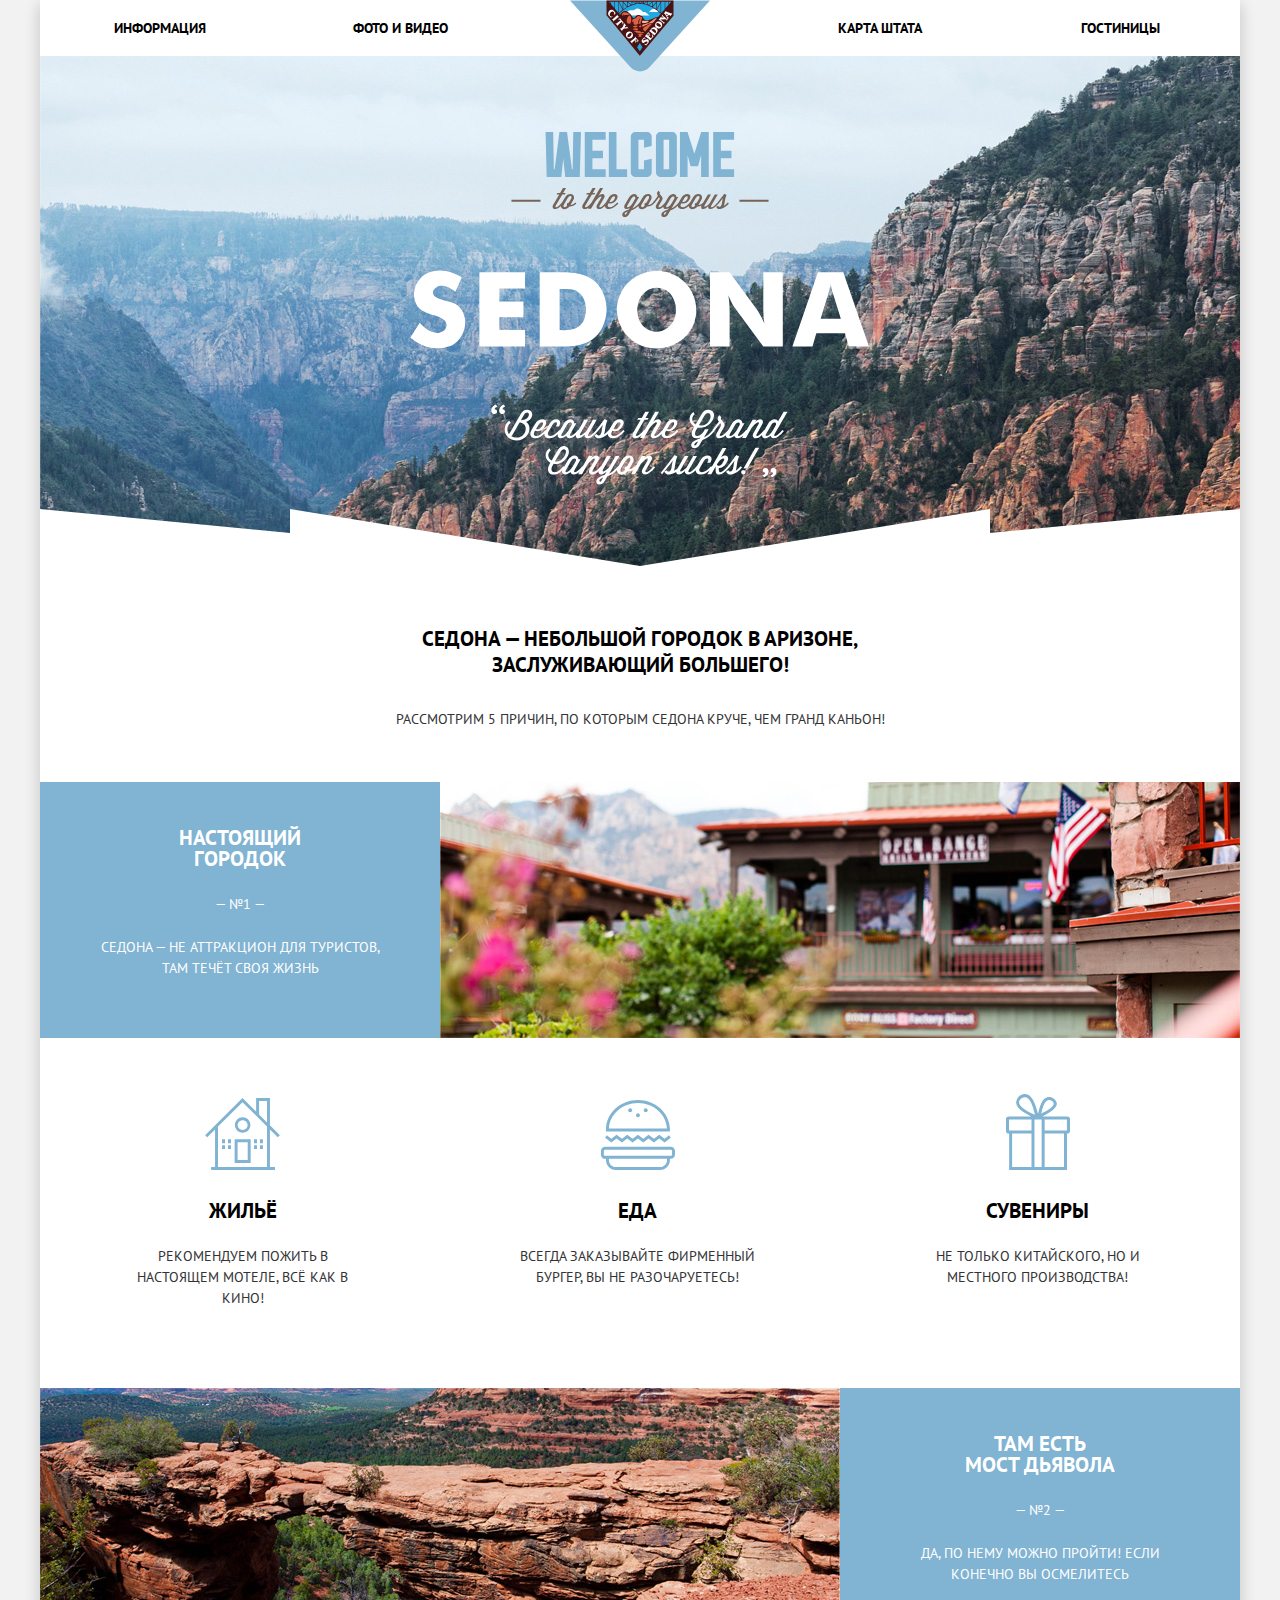
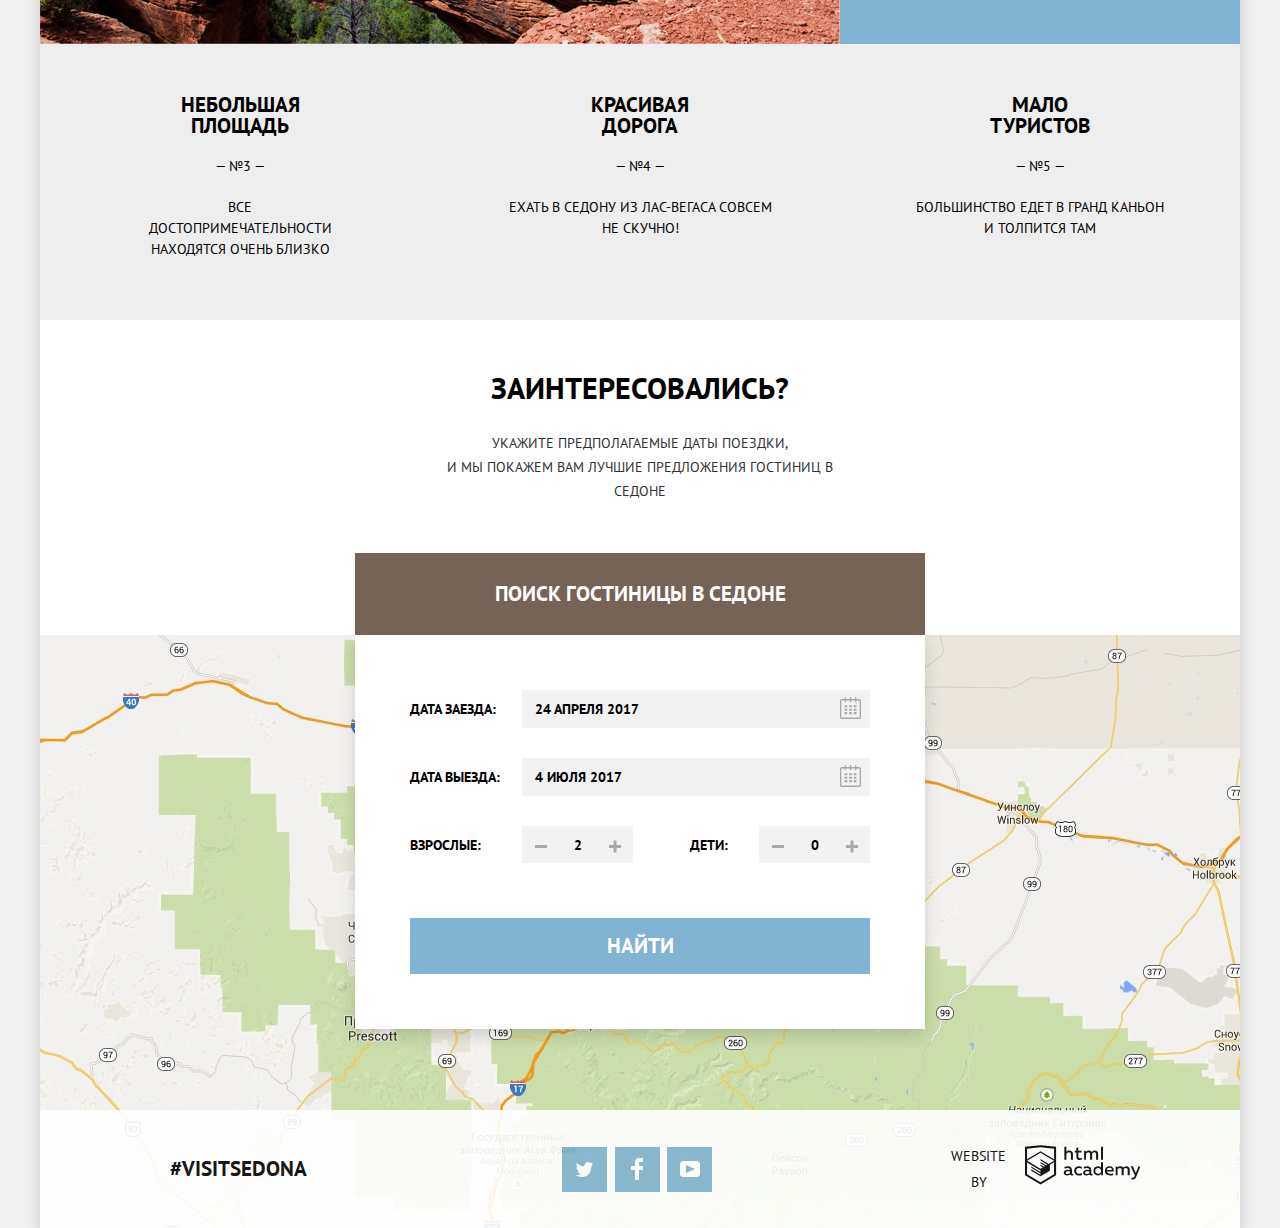
==== index.html @ c97f5982 "Изменения после 1 защиты, завершение" ====
<!DOCTYPE html>
<html lang="ru">

<head>
  <meta charset="utf-8">
  <title>HTML Academy: Седона</title>
  <link href="https://fonts.googleapis.com/css?family=PT+Sans:400,700&display=swap&subset=cyrillic" rel="stylesheet">
  <link rel="stylesheet" href="css/normalize.css">
  <link rel="stylesheet" href="css/style.min.css">
</head>

<body>

  <div class="main-content">
    <header class="main-header">
      <nav class="main-navigation">
        <a class="main-header-logo"><img src="img/logo.svg" alt="Логотип" height="72px" width="140px"></a>
        <ul class="site-navigation">
          <li><a href="#">Информация</a></li>
          <li><a href="#">Фото и видео</a></li>
          <li><a href="#">Карта штата</a></li>
          <li><a href="hotels.html">Гостиницы</a></li>
        </ul>
      </nav>
    </header>

    <main>
      <div class="welcoming-images">
        <div class="sedona"></div>
        <div class="polygon"></div>
      </div>
      <h1 class="visually-hidden">Седона</h1>
      <section class="welcome">
        <b>Седона — небольшой городок в Аризоне, заслуживающий большего!</b>
        <p>Рассмотрим 5 причин, по которым Седона круче, чем гранд каньон!</p>
      </section>

      <section class="causes">

        <ul class="list-of-causes">

          <li class="item-first-cause">
            <div class="first-cause">
              <h2 class="visually-hidden">Первая причина</h2>
              <h3>Настоящий<br> городок</h3>
              <p> — №1 — </p>
              <p>Седона — не аттракцион для туристов, там течёт своя жизнь</p>
            </div>
            <img src="img/feature-picture.jpg" alt="Фото города" height="256px" width="800px">
          </li>

          <li class="item-second-cause">
            <img src="img/layer-5.jpg" alt="Фото моста" height="256px" width="800px">
            <div class="second-cause">
              <h2 class="visually-hidden">Вторая причина</h2>
              <h3>Там есть<br> мост дьявола</h3>
              <p> — №2 — </p>
              <p>Да, по нему можно пройти! Если конечно вы осмелитесь</p>
            </div>
          </li>


          <li class="item-another-causes">
            <ul class="list-another-causes">
              <li class="item-third-cause">
                <h2 class="visually-hidden">Третья причина</h2>
                <h3>Небольшая площадь</h3>
                <p>— №3 —</p>
                <p>Все достопримечательности находятся очень близко</p>
              </li>

              <li class="item-fourth-cause">
                <h2 class="visually-hidden">Четвертая причина</h2>
                <h3>Красивая дорога</h3>
                <p>— №4 —</p>
                <p>Ехать в Седону из Лас-Вегаса совсем не скучно!</p>
              </li>

              <li class="item-fifth-cause">
                <h2 class="visually-hidden">Пятая причина</h2>
                <h3>Мало туристов</h3>
                <p>— №5 —</p>
                <p>Большинство едет в гранд каньон и толпится там</p>
              </li>
            </ul>
          </li>

          <li class="item-accommodation-food-souvenirs">
            <ul class="list-accommodation-food-souvenirs">
              <li class="item-accommodation">
                <span class="image-accommodation"></span>
                <h3>Жильё</h3>
                <p>Рекомендуем пожить в настоящем мотеле, всё как в кино!</p>
              </li>
              <li class="item-food">
                <span class="image-food"></span>
                <h3>Еда</h3>
                <p>Всегда заказывайте фирменный бургер, вы не разочаруетесь!</p>
              </li>
              <li class="item-souvenirs">
                <span class="image-souvenirs"></span>
                <h3>Сувениры</h3>
                <p>Не только китайского, но и местного производства!</p>
              </li>
            </ul>
          </li>

        </ul>
      </section>

      <section class="searching">
        <div>
          <b>Заинтересовались?</b>
          <p>Укажите предполагаемые даты поездки,<br> и мы покажем вам лучшие предложения гостиниц в седоне</p>
        </div>
        <a class="button searchingButton" href="#"><b>поиск гостиницы в седоне</b></a>
      </section>

      <section class="searching-modal bounce">
        <form class="data-of-hotel" action="https://echo.htmlacademy.ru" method="post">
          <p>
            <label for="race">Дата заезда:</label>
            <input class="dates" id="race" type="text" name="race" placeholder="24 апреля 2017">
            <button class="calendar-button calendar" type="button" id="calendar-button-race"></button>
            <label class="visually-hidden" for="calendar-button-race">кнопка даты заезда</label>
          </p>
          <p>
            <label for="departure">Дата выезда:</label>
            <input class="dates" id="departure" type="text" name="departure" placeholder="4 июля 2017">
            <button class="calendar-button calendar" type="button" id="calendar-button-departure"></button>
            <label class="visually-hidden" for="calendar-button-departure">кнопка даты выезда</label>
          </p>
          <p>
            <span class="adults">
              <label for="adults">Взрослые:</label>
              <span class="buttons-less-more">
                <button class="button less" type="button">
                  <span class="visually-hidden">меньше</span>
                </button>
                <input class="count-of-people" value="2" type="text" id="adults" name="adults">
                <button class="button more" type="button">
                  <span class="visually-hidden">больше</span>
                </button>
              </span>
            </span>

            <span class="children">
              <label for="children">Дети:</label>
              <span class="buttons-less-more">
                <button class="button less" type="button">
                  <span class="visually-hidden">меньше</span>
                </button>
                <input class="count-of-people" value="0" type="text" id="children" name="children">
                <button class="button more" type="button">
                  <span class="visually-hidden">больше</span>
                </button>
              </span>
            </span>
          </p>
          <button class="button button-search" type="submit">Найти</button>
        </form>

      </section>

      <section class="map">
        <h2 class="visually-hidden">Карта</h2>


        <footer class="main-footer">
          <p class="visit-sedona"><b>#VISITSEDONA</b></p>
          <div class="social-networks">
            <ul class="list-social-networks">
              <li>
                <a href="#" class="social-network">
                  <svg xmlns="http://www.w3.org/2000/svg" xmlns:xlink="http://www.w3.org/1999/xlink" width="17" height="15" viewBox="0 0 17 15">
                    <path fill="#FFF"
                      d="M10.95.144c1.685-.496 2.984.27 3.577 1.179.673-.231 1.331-.481 2.011-.708a2.345 2.345 0 0 1-.857 1.768c.685.17 1.304-.491 1.304-.491-.169 1-1.006 1.788-1.563 2.024-.231 6.75-3.175 11.217-10.077 11.082h-.446c-.41 0-4.164-.46-4.898-1.887 2.271.196 3.893-.422 4.693-1.177-.96-.3-2.679-.477-2.979-2.95.349.106.564.228 1.19.119C1.705 8.247.374 7.53.448 5.33c.285.328 1.067.536 1.34.472C1.085 5.561-.182 2.442.894.85c1.818 1.854 3.735 3.606 7.152 3.773C8.254 2.33 9.183.793 10.95.144z" />
                  </svg>
                </a>
              </li>
              <li>
                <a href="#" class="social-network">
                  <svg xmlns="http://www.w3.org/2000/svg" width="12" height="22" viewBox="0 0 12 22">
                    <path fill="#FFF" d="M12 4V0H8a4 4 0 0 0-4 4v4H0v4h4v10h4V12h4V8H8V4h4z" />
                  </svg>
                </a>
              </li>
              <li>
                <a href="#" class="social-network">
                  <svg xmlns="http://www.w3.org/2000/svg" xmlns:xlink="http://www.w3.org/1999/xlink" width="20" height="16" viewBox="0 0 20 16">
                    <path fill="#FFF" d="M17 0H3C1.35 0 0 1.35 0 3v10c0 1.65 1.35 3 3 3h14c1.65 0 3-1.35 3-3V3c0-1.65-1.35-3-3-3zM6.027 11.998V4.002L15.014 8l-8.987 3.998z" />
                  </svg>
                </a>
              </li>
            </ul>
          </div>
          <div class="html-academy">
            <p>website by</p>
            <a href="https://htmlacademy.ru/intensive/htmlcss" class="html-academy-a">
              <svg xmlns="http://www.w3.org/2000/svg" width="115px" height="40" data-name="Layer 1" viewBox="0 0 113 39">
                <path fill="#000"
                  d="M46.84 28.22a2.07 2.07 0 0 0 .58-.11v1.4a3.41 3.41 0 0 1-1.24.22 1.75 1.75 0 0 1-1.75-1 5.08 5.08 0 0 1-3.3 1.13c-1.59 0-3.06-.87-3.06-2.68 0-2.24 2.08-2.93 3.9-2.93a11.63 11.63 0 0 1 2.28.26v-.31c0-1.09-.8-1.86-2.3-1.86a7.79 7.79 0 0 0-3.15.67v-1.79a10.72 10.72 0 0 1 3.35-.58c2.48 0 4 1.18 4 3.83v3.14a.57.57 0 0 0 .69.61zm-6.76-1.19a1.42 1.42 0 0 0 1.64 1.29 3.56 3.56 0 0 0 2.53-1v-1.51a10.21 10.21 0 0 0-1.9-.22c-1.1.01-2.27.35-2.27 1.45zM53.06 20.62a5.29 5.29 0 0 1 2.7.67v1.79a4.28 4.28 0 0 0-2.42-.73 2.89 2.89 0 1 0 0 5.76 5.26 5.26 0 0 0 2.55-.67v1.8a6.58 6.58 0 0 1-2.9.6 4.42 4.42 0 0 1-4.72-4.54 4.54 4.54 0 0 1 4.79-4.68zM65.84 28.22a2.07 2.07 0 0 0 .58-.11v1.4a3.41 3.41 0 0 1-1.24.22 1.75 1.75 0 0 1-1.75-1 5.08 5.08 0 0 1-3.3 1.13c-1.59 0-3.06-.87-3.06-2.68 0-2.24 2.08-2.93 3.9-2.93a11.63 11.63 0 0 1 2.28.26v-.31c0-1.09-.8-1.86-2.3-1.86a7.79 7.79 0 0 0-3.15.67v-1.79a10.72 10.72 0 0 1 3.35-.58c2.48 0 4 1.18 4 3.83v3.14a.57.57 0 0 0 .69.61zm-6.76-1.19a1.42 1.42 0 0 0 1.64 1.29 3.56 3.56 0 0 0 2.53-1v-1.51a10.21 10.21 0 0 0-1.9-.22c-1.11.01-2.27.35-2.27 1.45zM76.67 16.85v12.76h-1.76v-1.39a4.07 4.07 0 0 1-3.35 1.62 4.62 4.62 0 0 1 0-9.22 4 4 0 0 1 3.15 1.37v-5.14h2zm-4.76 5.48a2.9 2.9 0 0 0 0 5.8 3 3 0 0 0 2.79-1.84v-2.13a3.06 3.06 0 0 0-2.79-1.83zM82.99 20.62c3.48 0 4.68 2.81 4.12 5.34h-6.58c.22 1.57 1.75 2.22 3.35 2.22a6.41 6.41 0 0 0 2.77-.62v1.68a7.5 7.5 0 0 1-3.14.6c-2.68 0-5-1.53-5-4.61a4.39 4.39 0 0 1 4.48-4.61zm.09 1.62a2.39 2.39 0 0 0-2.57 2.26h4.85a2.06 2.06 0 0 0-2.28-2.26zM89.1 29.61v-8.75h1.73v1.09a4 4 0 0 1 2.92-1.33 3 3 0 0 1 2.73 1.4 4.33 4.33 0 0 1 3.06-1.4 3.21 3.21 0 0 1 3.32 3.52v5.47h-2V24.2a1.67 1.67 0 0 0-1.73-1.84 2.94 2.94 0 0 0-2.17 1.18V29.61h-2V24.2a1.67 1.67 0 0 0-1.73-1.84 3.11 3.11 0 0 0-2.32 1.35v5.91h-2zM111.47 20.86h2l-4.1 9.93c-.95 2.28-2.19 3-3.52 3a5 5 0 0 1-1.15-.15v-1.66a3 3 0 0 0 .89.13c.95 0 1.66-.67 2.17-2l.18-.44-4.16-8.82h2.13l3 6.6zM40.66 1.53v5a4 4 0 0 1 2.83-1.2A3.41 3.41 0 0 1 47.1 8.9v5.41h-2V9.15a1.9 1.9 0 0 0-2-2.1 3.08 3.08 0 0 0-2.44 1.46v5.8h-2V1.53h2zM52.43 2.42v3.12h3.17v1.71h-3.17v4c0 1.15.53 1.53 1.66 1.53a4.71 4.71 0 0 0 1.77-.35v1.68a7.14 7.14 0 0 1-2.35.38 2.68 2.68 0 0 1-3-2.88V7.23h-1.6V5.52h1.57V2.88zM58.1 14.29V5.54h1.73v1.09a4 4 0 0 1 2.92-1.33 3 3 0 0 1 2.73 1.4 4.33 4.33 0 0 1 3.06-1.4 3.21 3.21 0 0 1 3.32 3.52v5.47h-2V8.88a1.67 1.67 0 0 0-1.73-1.84 2.94 2.94 0 0 0-2.17 1.18V14.29h-2V8.88a1.67 1.67 0 0 0-1.73-1.84 3.11 3.11 0 0 0-2.32 1.35v5.91h-2zM74.72 1.52h1.95v12.76h-1.95zM15.44.02h-.16L0 1.62v28l15.28 9.09 15.28-9.09v-28zm13.12 28.45l-13.28 7.9L2 28.47V16.99l13.22 7.87v1.43l-9.07-5.4v1.38l9.11 5.47v1.46l-9.1-5.42v1.38l9.11 5.47 9.19-5.5V19.22l4.1-2.45v11.67zm0-13.16l-3.65 2.14-1.68 1-8-4.76v1.38l6.84 4.07h-.06l-.15.09-1 .57-5.64-3.36v1.38l4.45 2.65-1.05.7-3.36-2v1.38l2.21 1.3-2.25 1.35-13.16-7.82 13.17-7.92zm0-1.39L15.21 6.05l-13.2 7.86V3.41l13.28-1.39 13.28 1.39v10.51z" />
              </svg></a>
          </div>
        </footer>
      </section>
    </main>
  </div>

  <script src="js/main.min.js"></script>
</body>

</html>
---- css/style.min.css ----
body{margin:0;padding:0;font-family:"PT Sans",Arial,sans-serif;font-size:14px;font-weight:400;color:#000;text-transform:uppercase;text-align:center;background-color:#f2f2f2;width:1200px;margin:auto}.main-content{color:#000;background-color:#25383f;background-image:url(../img/background-photo.jpg);background-position:top center;background-repeat:no-repeat;line-height:26px;box-shadow:0 5px 15px 0 rgba(0,1,1,.2)}.main-content-hotels{color:#000;text-align:left;background-color:#25383f;background-image:url(../img/filter-background.jpg);background-position:top center;background-repeat:no-repeat;background-size:1200px,560px,cover;object-fit:contain;box-shadow:0 5px 15px 0 rgba(0,1,1,.2);line-height:21px}a{text-decoration:none}.visually-hidden{position:absolute;clip:rect(0 0 0 0);width:1px;height:1px;margin:-1px}.main-header-logo{width:140px;height:70px;position:absolute}.main-navigation{display:flex;flex-direction:column;align-items:center;color:#000;background:#fff}.site-navigation{flex-wrap:wrap;display:flex;margin:0;padding:0;width:100%;text-align:center;line-height:26px}.site-navigation li:nth-child(3){margin-left:240px}.site-navigation li{display:block;width:240px;padding-top:15px;padding-bottom:15px}.site-navigation .active{color:#766357}.site-navigation a{color:#000;padding:0;font-weight:700}.site-navigation a:hover,.site-navigation a:focus{color:#81b3d2}.site-navigation a:active{color:rgba(0,0,0,.3)}.button{display:inline-block;vertical-align:middle;font:inherit;text-align:center;color:#000;text-transform:uppercase}.main-navigation ul{list-style:none;margin:0;padding:0}.welcoming-images{min-height:510px}.sedona{padding-top:430px;background-image:url(../img/welcome.svg);background-size:460px 355px;background-position:bottom center;background-repeat:no-repeat}.polygon{padding-top:80px;background-image:url(../img/polygon.svg);background-position:bottom center;background-repeat:no-repeat}.welcome{width:100%;background-color:#fff;color:#000;line-height:26px;margin:0;padding-top:60px;padding-bottom:50px}.welcome b{width:440px;font-size:21px;display:block;margin:auto;margin-bottom:28px}.welcome p{margin:0;color:#333}.list-of-causes{display:flex;flex-direction:column;padding:0;margin:0;list-style:none;line-height:21px;background-color:#fff}.list-of-causes h3{font-size:21px;margin:0;line-height:1;margin-bottom:25px}.list-of-causes p{margin-top:22px}.list-of-causes ul{list-style:none}.item-first-cause,.item-second-cause{display:flex;background-color:#81b3d2;color:#fff}.item-first-cause{order:0}.item-accommodation-food-souvenirs{order:1}.item-second-cause,.item-another-causes{order:3}.first-cause{display:block;margin:0 auto;margin-top:45px;width:280px}.list-accommodation-food-souvenirs{display:flex;justify-content:space-between;padding:0;margin:0;color:#333;padding-bottom:65px}.list-accommodation-food-souvenirs h3{margin-top:30px;color:#000}.item-accommodation{display:block;width:255px;padding-left:75px;padding-top:60px}.image-accommodation{display:block;background-image:url(../img/icon-1.svg);width:75px;height:72px;margin:auto}.item-food{display:block;width:285px;padding-top:62px;padding-left:5px}.image-food{display:block;background-image:url(../img/icon-3.svg);width:74px;height:70px;margin:auto}.item-souvenirs{display:block;width:275px;padding-right:65px;padding-top:56px}.image-souvenirs{background-image:url(../img/icon-2.svg);display:block;width:64px;height:76px;margin:auto}.second-cause{display:block;margin:auto;width:300px}.list-another-causes{display:flex;justify-content:space-between;flex-wrap:wrap;color:#000;background-color:#eee;padding:0;margin:0;padding-top:50px;padding-bottom:60px}.list-another-causes h3{font-size:21px;width:150px;margin:auto;margin-top:0}.list-another-causes p{margin-top:20px;margin-bottom:0}.item-third-cause{display:block;width:210px;padding-left:95px}.item-fourth-cause{display:block;margin-left:20px;width:265px}.item-fifth-cause{display:block;width:250px;padding-right:75px}.searching{background-color:#fff}.searching div{width:435px;margin:auto;padding-top:50px}.searching b{font-size:30px;line-height:36px}.searching p{font-size:14px;line-height:24px;color:#333;margin-top:24px;margin-bottom:50px}@keyframes bounce{0%{transform:translateY(-86px)}100%{transform:translateY(0)}}@keyframes shake{0%,100%{transform:translateX(0)}10%,30%,50%,70%,90%{transform:translateX(-10px)}20%,40%,60%,80%{transform:translateX(10px)}}.searching-modal{z-index:0;position:absolute;background-color:#fff;width:570px;left:50%;margin-left:-285px;display:block;box-shadow:0 7px 15px 0 rgba(0,1,1,.15);line-height:26px}.bounce{animation:bounce 0.6s}.modal-eror{animation:shake 0.6s}.searchingButton b{font-size:21px;line-height:26px}.searchingButton{position:relative;z-index:1;font-size:21px;line-height:26px;color:#fff;padding-top:28px;padding-bottom:28px;background-color:#766357;width:570px}.searchingButton:hover{background-color:#604e43}.searchingButton:active{background-color:#503e33;color:rgba(255,255,255,.3)}.hidden{display:none}.data-of-hotel{width:460px;margin:auto;margin-top:55px;line-height:26px;font-weight:700}.data-of-hotel input{border-width:0;background-color:#f2f2f2;font:inherit}.data-of-hotel input:hover+.calendar-button{background-color:#ebebeb}.data-of-hotel input:focus+.calendar-button{background-color:#fff}.data-of-hotel input[type="text"]::placeholder{color:#000}.searching-modal p{text-align:left;display:flex;align-items:center;justify-content:space-between;margin:0;padding:0;margin-top:30px}.adults{display:flex;align-items:center;justify-content:space-between;width:223px}.children{display:flex;align-items:center;justify-content:space-between;width:180px}.dates{width:335px;height:38px;margin:0;padding:0;text-transform:inherit;padding-left:13px}.dates:hover{background-color:#ebebeb}.dates:focus{background-color:#fff;border:2px solid #e5e5e5}.count-of-people{width:37px;height:37px;margin:0;padding:0}.calendar{left:485px;height:20px;width:20px;margin:0;padding:0;border-width:0}.calendar-button{position:absolute;background-color:#f2f2f2}.calendar-button::before{content:"";position:absolute;background-image:url(../img/calendar.svg);bottom:0;left:0;height:22px;width:21px;opacity:.3}.calendar-button:hover::before{content:"";position:absolute;background-image:url(../img/calendar.svg);height:22px;width:21px;opacity:1}.calendar-button:active::before{content:"";position:absolute;background-image:url(../img/calendar-active.svg);height:22px;width:21px;opacity:1}.buttons-less-more button{margin:0;padding:0;border-width:0;background-color:#f2f2f2}.buttons-less-more input{margin:0;padding:0;text-align:center}.buttons-less-more{display:flex}.less,.more{width:37px;height:37px;margin:0;padding:0}.less::before,.more::before,.more::after{content:"";position:absolute;width:12px;height:3px;margin-left:-6px;background-color:#a9a9a9}.more::after{transform:rotate(90deg)}.less:hover::before,.more:hover::before,.more:hover::after{background-color:#000}.less:active::before,.more:active::before,.more:active::after{background-color:#81b3d2}.button-search{width:460px;border:0;color:#fff;background-color:#81b3d2;padding:0;padding-top:15px;padding-bottom:15px;margin-top:55px;margin-bottom:55px;font-size:21px}.button-search:hover{background-color:#669ec0}.button-search:active{background-color:#5496bd;color:rgba(255,255,255,.3)}.map{background-image:url(../img/map.jpg);padding-top:475px}.information-of-hotel{display:flex;margin-top:28px;margin-bottom:30px;color:#fff;justify-content:space-between}.information-of-hotel legend{font-size:16px}.infrastructure-and-type{display:flex}.infrastructure-and-type li{padding-top:4px}.filter fieldset{border-width:0;padding:0;margin:0}.filter legend{font-weight:700}.filter ul{list-style:none;margin:0;padding:0}.filter li{margin-top:25px}.filter label{padding-left:40px;position:relative;display:block}.infrastructure label::before,.type-of-hotels label::before{content:"";position:absolute;width:23px;height:23px;left:0;top:-2px;background-image:url(../img/checkbox-off.svg)}.infrastructure input[type="checkbox"]:focus+label::before,.type-of-hotels input[type="checkbox"]:focus+label::before{border-bottom:2px solid #cacaca;border-left:2px solid #cacaca}.infrastructure input[type="checkbox"]:disabled+label::before,.type-of-hotels input[type="checkbox"]:disabled+label::before{content:"";position:absolute;width:23px;height:23px;left:0;top:-2px;background-image:url(../img/checkbox-off-disabled.svg);fill:#6a6a6a}.infrastructure input[type="checkbox"]:focus+label::after,.type-of-hotels input[type="checkbox"]:focus+label::after{border-bottom:2px solid #cacaca;border-left:2px solid #cacaca}.filter-input-checkbox:checked+label::after{content:"";position:absolute;width:27px;height:23px;left:0;top:-2px;background-image:url(../img/checkbox-on.svg);fill:#fff}.infrastructure input[type="checkbox"]:disabled:checked+label::after,.type-of-hotels input[type="checkbox"]:disabled:checked+label::after{content:"";position:absolute;width:27px;height:23px;left:0;top:-2px;background-image:url(../img/checkbox-on-disabled.svg);fill:#6a6a6a}.filter .infrastructure{margin-left:70px}.filter .type-of-hotels{margin-left:-230px}.filter .value-and-button{margin-right:70px}.price-controls{width:315px;border:2px solid #fff;border-radius:2px;display:flex;margin-top:10px;font-size:14px;line-height:38px;vertical-align:top}.price-controls label{padding-left:65px;display:flex;align-items:center;line-height:21px;padding-top:5px;padding-bottom:5px}.price-controls input{width:58px;margin:0;font:inherit;background:none;border:none;margin-left:3px;color:#fff}.price-controls input[type="text"]::placeholder{color:#fff}.min-price::after{content:"";position:absolute;top:15px;left:155px;width:2px;height:22px;background:#fff;transform:translate(-50%,-50%)}.range-controls .scale{margin-top:20px;height:2px;background:rgba(255,255,255,.3)}.range-controls .bar{width:80%;height:2px;background:#fff}.range-controls{position:relative;margin-bottom:32px}.range-controls .scale{height:2px;background:rgba(255,255,255,.3)}.range-controls .bar{width:80%;height:2px;background:#fff}.range-toggle{position:absolute;top:-9px;width:4px;height:4px;background:#ababab;border:8px solid #fff;border-radius:50%;box-shadow:0 2px 1px 0 rgba(0,1,1,.2);cursor:pointer}.range-toggle:hover{width:5px;height:5px}.range-toggle-min{left:0}.range-toggle-max{left:80%}.btn-transparent{display:block;margin-left:85px;padding-left:30px;padding-right:30px;padding:5px 30px;font-size:14px;line-height:20px;color:#fff;text-transform:uppercase;background:transparent;border:2px solid #fff;border-radius:2px;cursor:pointer}.btn-transparent:hover{color:#000;background:#fff}.hotels{background-color:#fff;color:#000;margin-top:30px}.hotels-found{display:flex;padding-left:70px;padding-top:30px;padding-bottom:30px;border-bottom:1px solid #eee;font-size:12px;line-height:18px;justify-content:space-between}.hotels-found p{margin-top:0;margin-bottom:0}.hotels-found ul{margin-top:0;margin-bottom:0}.hotels-found b{font-size:21px;line-height:26px}.sort{padding-top:5px;margin-left:50px}.list-sort{list-style:none;display:flex;padding-top:5px;padding-left:0;margin-left:5px}.list-sort li{margin-left:35px}.list-sort a{color:rgba(0,0,0,.3);border-bottom:1px dashed #81b3d2}.list-sort a:hover{color:#81b3d2;border-bottom:1px dashed #81b3d2}.list-sort a:active{color:#000;opacity:1;border-bottom:none}.list-sort .active{color:#81b3d2;border-bottom:none}.founf-number{line-height:26px}.information-of-sort{display:flex;line-height:18px}.sort-up-down{display:flex;margin-top:6px;margin-right:73px;width:34px;justify-content:space-between}.up-down path{fill:#cacaca}.up-down-active path{fill:#81b3d2}.up-down:hover path{fill:#000}.up-down:active path{fill:#81b3d2}.list-hotels{display:flex;flex-direction:column;margin:0;padding:0}.list-hotels li{display:flex;padding-top:30px;padding-bottom:30px;border-bottom:1px solid #eee}.list-hotels img{height:90px;width:135px;margin-left:70px}.list-hotels p{padding:0;margin:0}.type-and-price{display:flex;width:185px;justify-content:space-between}.some-information-hotel{margin-left:30px;display:flex;flex-direction:column}.some-information-hotel h3{padding:0;margin:0;margin-top:-4px;font-size:21px;line-height:26px;margin-bottom:6px;color:#000;width:450px}.some-information-hotel h3:hover{color:#81b3d2}.some-information-hotel h3:active{color:rgba(0,0,0,.3)}.name-img-rating{display:flex;width:895px;justify-content:space-between}.img-rating{background-image:url(../img/star.svg);width:18px;height:18px;position:relative}.first-hotel .img-rating{width:89px;background-repeat:space}.second-hotel .img-rating{width:64px;background-repeat:space}.third-hotel .img-rating{width:40px;background-repeat:space}.buttons-for-hotel{margin-top:15px;display:flex;width:894px;justify-content:space-between;align-items:bottom}.more-information{display:inline-block;vertical-align:middle;width:110px;background-color:#81b3d2;padding-top:6px;padding-bottom:6px;line-height:1;font-weight:700;color:#fff;margin-right:5px}.more-information:hover{background-color:#669ec0}.more-information:active{background-color:#5496bd;color:rgba(255,255,255,.3)}.booking{display:inline-block;vertical-align:middle;width:140px;background-color:#766357;padding-top:6px;padding-bottom:6px;line-height:1;font-weight:700;color:#fff}.booking:hover{background-color:#604e43}.booking:active{background-color:#503e33;color:rgba(255,255,255,.3)}.rating{display:inline-block;vertical-align:middle;width:110px;background-color:#f2f2f2;padding-top:6px;padding-bottom:6px;align-items:bottom;line-height:1;text-align:center;color:#666}.main-footer{display:flex;color:#000;background-color:#fff;opacity:.9;padding-top:25px;padding-bottom:25px}.main-content-hotels .main-footer{opacity:1}.visit-sedona{margin-left:130px;font-size:21px}.social-networks{margin-left:255px;display:flex;align-items:center}.list-social-networks{display:flex;list-style:none;padding:0;margin:0;width:150px;justify-content:space-between}.social-network:hover{background-color:#669ec0}.social-network:active{background-color:#669ec0}.social-network:active path{opacity:.3}.social-networks a{display:flex;align-items:center;justify-content:center;width:45px;height:45px;background-color:#81b3d2}.html-academy p{margin:0;padding-right:10px}.html-academy-a:hover path{fill:#81b3d2}.html-academy-a:active path{fill:#bdbbbc}.main-footer .html-academy{display:flex;margin-left:230px;margin-right:100px;align-items:center}
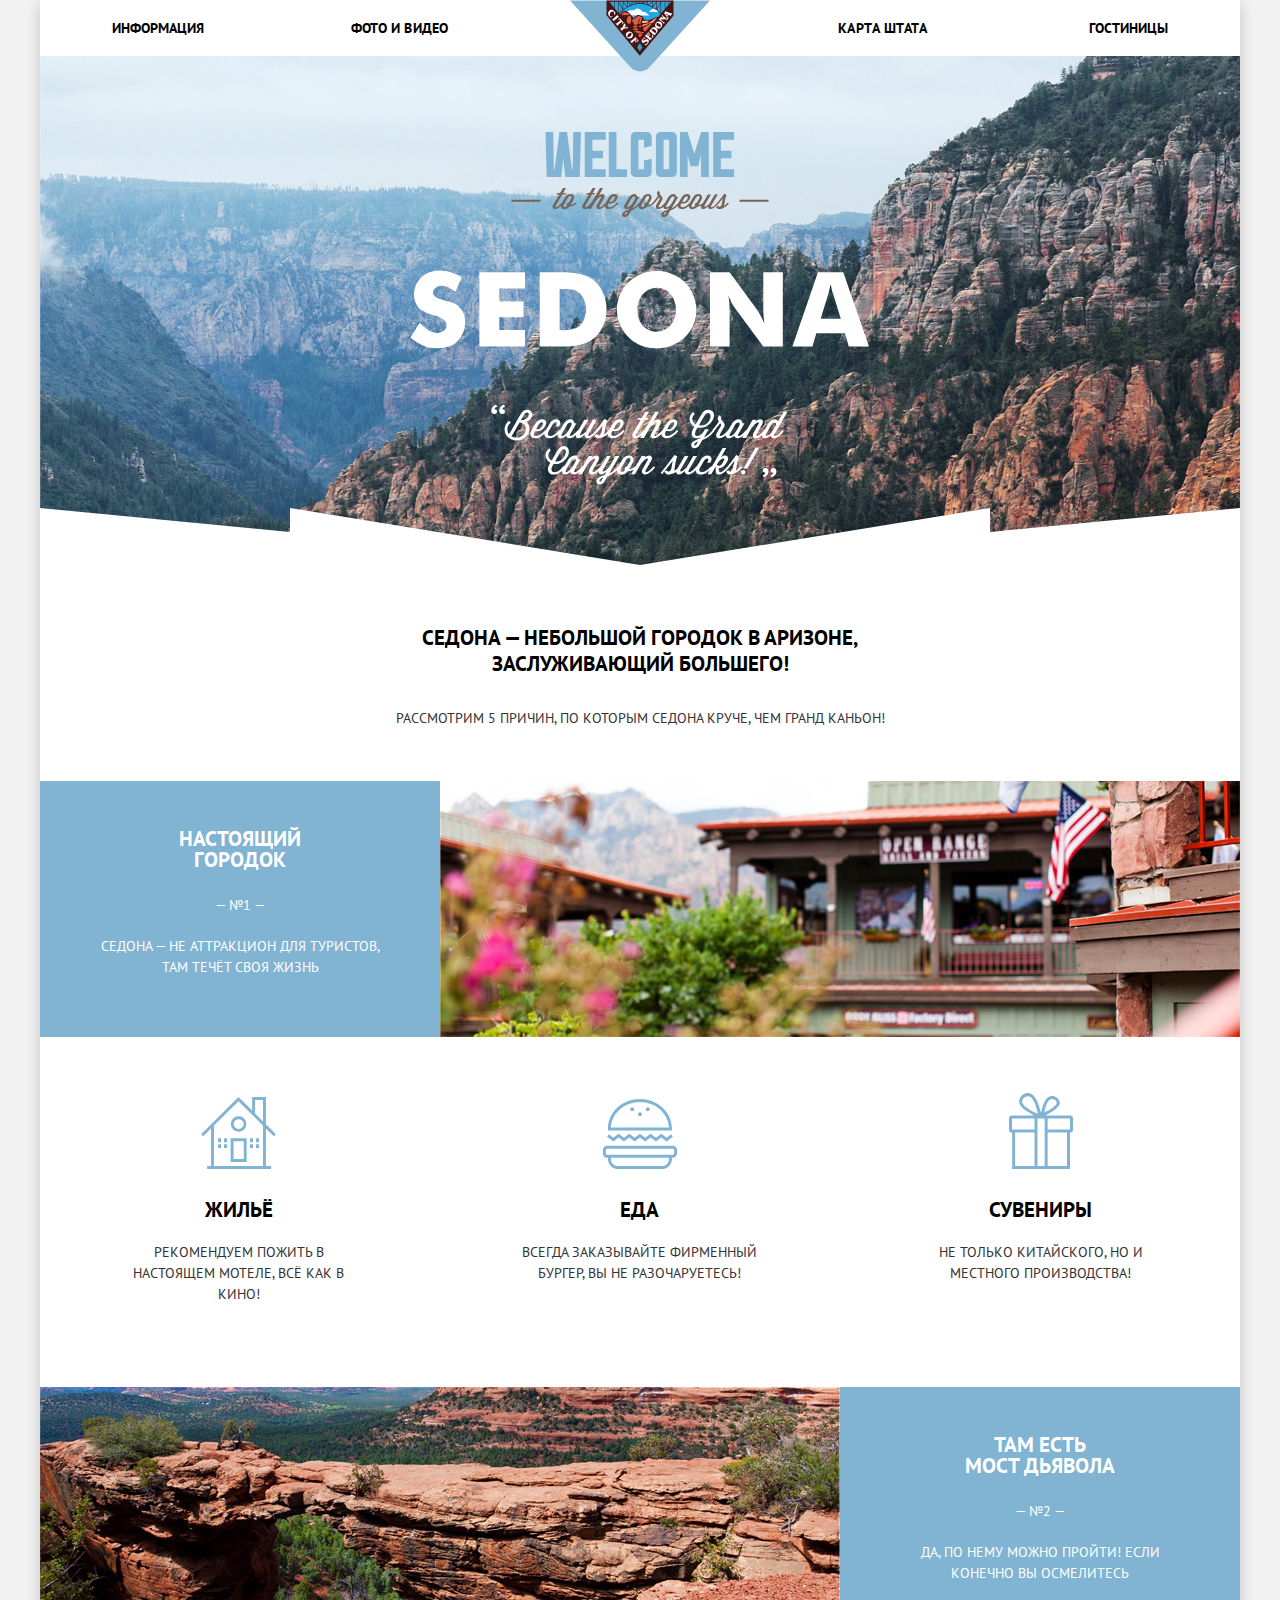
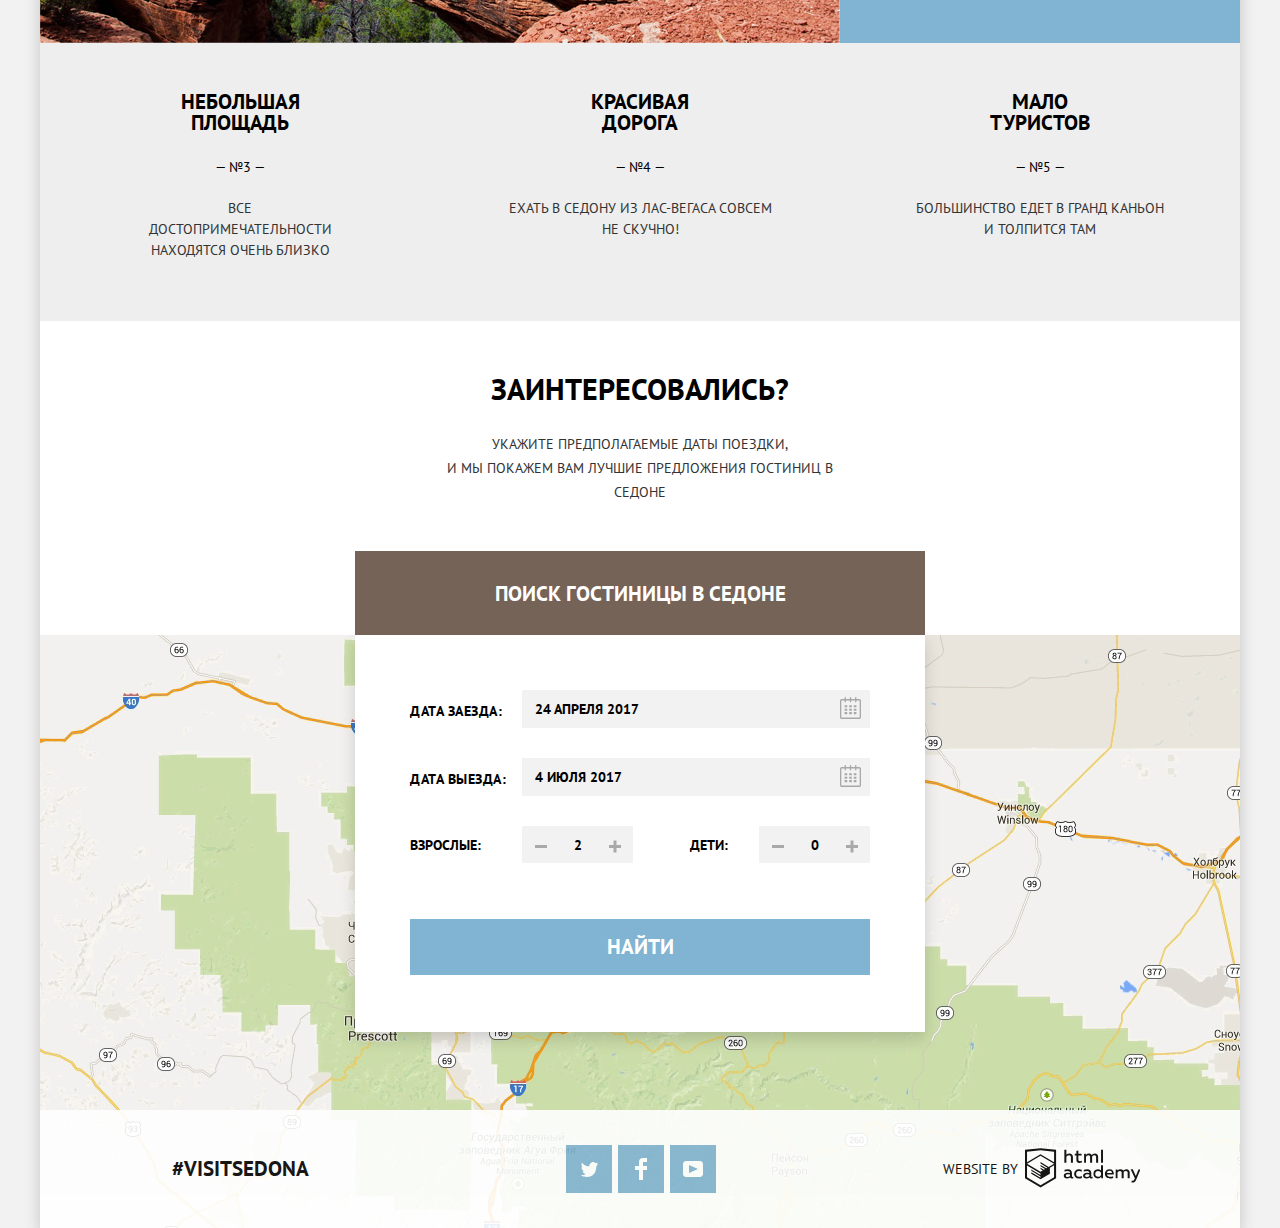
==== commit a6c523c5: "Исправление ошибок после 2 защиты" ====
--- a/index.html
+++ b/index.html
@@ -4,9 +4,12 @@
 <head>
   <meta charset="utf-8">
   <title>HTML Academy: Седона</title>
+  <!--[if IE]>
+<script src="http://html5shiv.googlecode.com/svn/trunk/html5.js"></script>
+<![endif]-->
   <link href="https://fonts.googleapis.com/css?family=PT+Sans:400,700&display=swap&subset=cyrillic" rel="stylesheet">
   <link rel="stylesheet" href="css/normalize.css">
-  <link rel="stylesheet" href="css/style.min.css">
+  <link rel="stylesheet" href="css/style.css">
 </head>
 
 <body>
@@ -14,7 +17,7 @@
   <div class="main-content">
     <header class="main-header">
       <nav class="main-navigation">
-        <a class="main-header-logo"><img src="img/logo.svg" alt="Логотип" height="72px" width="140px"></a>
+        <a class="main-header-logo"><img src="img/logo.svg" alt="Логотип" height="72" width="140"></a>
         <ul class="site-navigation">
           <li><a href="#">Информация</a></li>
           <li><a href="#">Фото и видео</a></li>
@@ -42,15 +45,15 @@
           <li class="item-first-cause">
             <div class="first-cause">
               <h2 class="visually-hidden">Первая причина</h2>
-              <h3>Настоящий<br> городок</h3>
+              <h3>Настоящий городок</h3>
               <p> — №1 — </p>
               <p>Седона — не аттракцион для туристов, там течёт своя жизнь</p>
             </div>
-            <img src="img/feature-picture.jpg" alt="Фото города" height="256px" width="800px">
+            <img src="img/feature-picture.jpg" alt="Фото города" height="256" width="800">
           </li>
 
           <li class="item-second-cause">
-            <img src="img/layer-5.jpg" alt="Фото моста" height="256px" width="800px">
+            <img src="img/layer-5.jpg" alt="Фото моста" height="256" width="800">
             <div class="second-cause">
               <h2 class="visually-hidden">Вторая причина</h2>
               <h3>Там есть<br> мост дьявола</h3>
@@ -66,21 +69,21 @@
                 <h2 class="visually-hidden">Третья причина</h2>
                 <h3>Небольшая площадь</h3>
                 <p>— №3 —</p>
-                <p>Все достопримечательности находятся очень близко</p>
+                <p class="description-causes">Все достопримечательности находятся очень близко</p>
               </li>
 
               <li class="item-fourth-cause">
                 <h2 class="visually-hidden">Четвертая причина</h2>
                 <h3>Красивая дорога</h3>
                 <p>— №4 —</p>
-                <p>Ехать в Седону из Лас-Вегаса совсем не скучно!</p>
+                <p class="description-causes">Ехать в Седону из Лас-Вегаса совсем не скучно!</p>
               </li>
 
               <li class="item-fifth-cause">
                 <h2 class="visually-hidden">Пятая причина</h2>
                 <h3>Мало туристов</h3>
                 <p>— №5 —</p>
-                <p>Большинство едет в гранд каньон и толпится там</p>
+                <p class="description-causes">Большинство едет в гранд каньон и толпится там</p>
               </li>
             </ul>
           </li>
@@ -118,17 +121,15 @@
 
       <section class="searching-modal bounce">
         <form class="data-of-hotel" action="https://echo.htmlacademy.ru" method="post">
-          <p>
+          <p class="dates-block">
             <label for="race">Дата заезда:</label>
             <input class="dates" id="race" type="text" name="race" placeholder="24 апреля 2017">
-            <button class="calendar-button calendar" type="button" id="calendar-button-race"></button>
-            <label class="visually-hidden" for="calendar-button-race">кнопка даты заезда</label>
+            <button class="calendar-button calendar" type="button" aria-label="кнопка выбора даты" id="calendar-button-race"></button>
           </p>
-          <p>
+          <p class="dates-block">
             <label for="departure">Дата выезда:</label>
             <input class="dates" id="departure" type="text" name="departure" placeholder="4 июля 2017">
-            <button class="calendar-button calendar" type="button" id="calendar-button-departure"></button>
-            <label class="visually-hidden" for="calendar-button-departure">кнопка даты выезда</label>
+            <button class="calendar-button calendar" type="button" aria-label="кнопка выбора даты" id="calendar-button-departure"></button>
           </p>
           <p>
             <span class="adults">
--- a/css/style.css
+++ b/css/style.css
@@ -0,0 +1,1227 @@
+body {
+  margin: 0;
+  padding: 0;
+  font-family: "PT Sans", Arial, sans-serif;
+  font-size: 14px;
+  font-weight: 400;
+  color: #000000;
+  text-transform: uppercase;
+  text-align: center;
+  background-color: #f2f2f2;
+  width: 1200px;
+  margin: auto;
+}
+
+.main-content {
+  color: #000000;
+  background-color: #25383f;
+  background-image: url("../img/background-photo.jpg");
+  background-position-y: -29px;
+  background-repeat: no-repeat;
+  line-height: 26px;
+  box-shadow: 0 5px 15px 0 rgba(0, 1, 1, 0.2);
+}
+
+.main-content-hotels {
+  color: #000000;
+  text-align: left;
+  background-color: #25383f;
+  background-image: url("../img/filter-background.jpg");
+  background-position-x: center;
+  background-position-y: -240px;
+  background-repeat: no-repeat;
+  background-size: 1200px, 560px, cover;
+  object-fit: contain;
+  box-shadow: 0 5px 15px 0 rgba(0, 1, 1, 0.2);
+  line-height: 21px;
+}
+
+a {
+  text-decoration: none;
+}
+
+.visually-hidden {
+  position: absolute;
+  clip: rect(0 0 0 0);
+  width: 1px;
+  height: 1px;
+  margin: -1px;
+}
+
+.main-header-logo {
+  width: 140px;
+  height: 70px;
+  position: absolute;
+}
+
+.main-navigation {
+  display: flex;
+  flex-direction: column;
+  align-items: center;
+  color: #000000;
+  background: #ffffff;
+}
+
+.site-navigation {
+  flex-wrap: wrap;
+  display: flex;
+  margin: 0;
+  padding: 0;
+  width: 100%;
+  text-align: center;
+  line-height: 26px;
+}
+
+.site-navigation li:nth-child(1){
+  text-align: left;
+  padding-left: 72px;
+}
+
+.site-navigation li:nth-child(2){
+  text-align: left;
+  padding-left: 72px;
+  letter-spacing: 0.2px;
+}
+
+.site-navigation li:nth-child(3) {
+  margin-left: 242px;
+  text-align: right;
+  padding-right: 74px;
+  letter-spacing: 0.5px;
+}
+
+.site-navigation li:nth-child(4) {
+  text-align: right;
+  padding-right: 72px;
+}
+
+.site-navigation li {
+  display: block;
+  width: 167px;
+  padding-top: 15px;
+  padding-bottom: 15px;
+}
+
+.site-navigation .active {
+  color: #766357;
+}
+
+.site-navigation a {
+  color: #000000;
+  padding: 0;
+  font-weight: bold;
+}
+
+.site-navigation a:hover,
+.site-navigation a:focus {
+  color: #81b3d2;
+}
+
+.site-navigation a:active {
+  color: rgba(0, 0, 0, 0.3);
+}
+
+.button {
+  display: inline-block;
+  vertical-align: middle;
+  font: inherit;
+  text-align: center;
+  color: #000000;
+  text-transform: uppercase;
+}
+
+.main-navigation ul {
+  list-style: none;
+  margin: 0;
+  padding: 0;
+}
+
+.welcoming-images {
+  min-height: 505px;
+}
+
+.sedona {
+  padding-top: 450px;
+  background-image: url("../img/welcome.svg");
+  background-size: 460px 355px;
+  background-position-x: center;
+  background-position-y: 75px;
+  background-repeat: no-repeat;
+}
+
+.polygon {
+  height: 59px;
+  background-image: url("../img/polygon.svg");
+  background-position: bottom center;
+  background-repeat: no-repeat;
+}
+
+.welcome {
+  width: 100%;
+  background-color: #ffffff;
+  color: #000000;
+  line-height: 26px;
+  margin: 0;
+  padding-top: 60px;
+  padding-bottom: 50px;
+}
+
+.welcome b {
+  width: 440px;
+  font-size: 21px;
+  display: block;
+  margin: auto;
+  margin-bottom: 28px;
+}
+
+.welcome p {
+  margin: 0;
+  color: #333333;
+}
+
+.list-of-causes {
+  display: flex;
+  flex-direction: column;
+  padding: 0;
+  margin: 0;
+  list-style: none;
+  line-height: 21px;
+  background-color: #ffffff;
+}
+
+.list-of-causes h3 {
+  font-size: 21px;
+  margin: 0 auto;
+  margin-bottom: 25px;
+  line-height: 21px;
+  width: 200px;
+}
+
+.list-of-causes p {
+  margin-top: 20px;
+}
+
+.list-of-causes ul {
+  list-style: none;
+}
+
+.item-first-cause,
+.item-second-cause {
+  display: flex;
+  background-color: #81b3d2;
+  color: #ffffff;
+}
+
+.item-first-cause {
+  order: 0;
+}
+
+.item-accommodation-food-souvenirs {
+  order: 1;
+}
+
+.item-second-cause,
+.item-another-causes {
+  order: 3;
+}
+
+.first-cause {
+  display: block;
+  margin: 0 auto;
+  margin-top: 47px;
+  width: 280px;
+}
+
+.list-accommodation-food-souvenirs {
+  display: flex;
+  justify-content: space-between;
+  padding: 0;
+  margin: 0;
+  color: #333333;
+  padding-bottom: 68px;
+}
+
+.list-accommodation-food-souvenirs h3 {
+  margin-top: 30px;
+  margin-bottom: 22px;
+  color: #000000;
+}
+
+.item-accommodation {
+  display: block;
+  width: 255px;
+  padding-left: 71px;
+  padding-top: 60px;
+}
+
+.image-accommodation {
+  display: block;
+  background-image: url("../img/icon-1.svg");
+  width: 75px;
+  height: 72px;
+  margin: auto;
+}
+
+.item-food {
+  display: block;
+  width: 285px;
+  padding-top: 62px;
+  padding-left: 10px;
+}
+
+.image-food {
+  display: block;
+  background-image: url("../img/icon-3.svg");
+  width: 74px;
+  height: 70px;
+  margin: auto;
+}
+
+.item-souvenirs {
+  display: block;
+  width: 275px;
+  padding-right: 62px;
+  padding-top: 56px;
+}
+
+.image-souvenirs {
+  background-image: url("../img/icon-2.svg");
+  display: block;
+  width: 64px;
+  height: 76px;
+  margin: auto;
+}
+
+.second-cause {
+  display: block;
+  margin: auto;
+  margin-top: 47px;
+  width: 303px;
+}
+
+.list-another-causes {
+  display: flex;
+  justify-content: space-between;
+  flex-wrap: wrap;
+  color: #000000;
+  background-color: #eeeeee;
+  padding: 0;
+  margin: 0;
+  padding-top: 48px;
+  padding-bottom: 60px;
+}
+
+.list-another-causes h3 {
+  font-size: 21px;
+  width: 150px;
+  margin: auto;
+  margin-top: 0;
+}
+
+.list-another-causes p {
+  margin-top: 24px;
+  margin-bottom: 0;
+}
+
+.list-another-causes .description-causes{
+  margin-top: 20px;
+  color: #333333;
+}
+
+.item-third-cause {
+  display: block;
+  width: 210px;
+  padding-left: 95px;
+}
+
+.item-fourth-cause {
+  display: block;
+  margin-left: 20px;
+  width: 265px;
+}
+
+.item-fifth-cause {
+  display: block;
+  width: 250px;
+  padding-right: 75px;
+}
+
+.searching {
+  background-color: #ffffff;
+}
+
+.searching div {
+  width: 435px;
+  margin: auto;
+  padding-top: 50px;
+}
+
+.searching b {
+  font-size: 30px;
+  line-height: 36px;
+}
+
+.searching p {
+  font-size: 14px;
+  line-height: 24px;
+  color: #333333;
+  margin-top: 24px;
+  margin-bottom: 47px;
+}
+
+.searching label{
+  line-height: 26px;
+}
+
+.dates-block label{
+   padding-top: 4px;
+   letter-spacing: 0.5px;
+ }
+
+@keyframes bounce {
+  0% {
+    transform: translateY(-86px);
+  }
+
+  100% {
+    transform: translateY(0);
+  }
+}
+
+@keyframes shake {
+  0%, 100% {
+    transform: translateX(0px);
+  }
+
+  10%, 30%, 50%, 70%, 90% {
+    transform: translateX(-10px);
+  }
+
+  20%, 40%, 60%, 80% {
+    transform: translateX(10px);
+  }
+}
+
+.searching-modal {
+  z-index: 0;
+  position: absolute;
+  background-color: #ffffff;
+  width: 570px;
+  left: 50%;
+  margin-left: -285px;
+  display: block;
+  box-shadow: 0px 7px 15px 0 rgba(0, 1, 1, 0.15);
+  line-height: 26px;
+}
+
+.bounce {
+  animation: bounce 0.6s;
+}
+
+.modal-eror {
+  animation: shake 0.6s;
+}
+
+.searchingButton b {
+  font-size: 21px;
+  line-height: 26px;
+}
+
+.searchingButton {
+  position: relative;
+  z-index: 1;
+  font-size: 21px;
+  line-height: 26px;
+  color: #ffffff;
+  padding-top: 30px;
+  padding-bottom: 28px;
+  background-color: #766357;
+  width: 570px;
+}
+
+.searchingButton:hover {
+  background-color: #604e43;
+}
+
+.searchingButton:active {
+  background-color: #503e33;
+  color: rgba(255, 255, 255, 0.3);
+}
+
+.hidden {
+  display: none;
+}
+
+.data-of-hotel {
+  width: 460px;
+  margin: auto;
+  margin-top: 55px;
+  line-height: 26px;
+  font-weight: bold;
+}
+
+.data-of-hotel input {
+  border-width: 0px;
+  background-color: #f2f2f2;
+  font-size: inherit;
+  font-weight: inherit;
+  line-height: 26px;
+}
+
+.data-of-hotel input:hover+.calendar-button {
+  background-color: #ebebeb;
+}
+
+.data-of-hotel input:focus+.calendar-button {
+  background-color: #ffffff;
+}
+
+.data-of-hotel input[type="text"]::placeholder {
+  color: #000000;
+}
+
+.searching-modal p {
+  text-align: left;
+  display: flex;
+  align-items: center;
+  justify-content: space-between;
+  margin: 0;
+  padding: 0;
+  margin-top: 30px;
+}
+
+.adults {
+  display: flex;
+  align-items: center;
+  justify-content: space-between;
+  width: 223px;
+}
+
+.children {
+  display: flex;
+  align-items: center;
+  justify-content: space-between;
+  width: 180px;
+}
+
+.dates {
+  width: 335px;
+  height: 38px;
+  margin: 0;
+  padding: 0;
+  text-transform: inherit;
+  padding-left: 13px;
+}
+
+.dates:hover {
+  background-color: #ebebeb;
+}
+
+.dates:focus {
+  background-color: #ffffff;
+  border: 2px solid #e5e5e5;
+  outline: none;
+}
+
+.count-of-people {
+  width: 37px;
+  height: 37px;
+  margin: 0;
+  padding: 0;
+}
+
+.calendar {
+  left: 485px;
+  height: 20px;
+  width: 20px;
+  margin: 0;
+  padding: 0;
+  border-width: 0px;
+}
+
+.calendar-button {
+  position: absolute;
+  background-color: #f2f2f2;
+}
+
+.calendar-button::before {
+  content: "";
+  position: absolute;
+  background-image: url("../img/calendar.svg");
+  bottom: 0px;
+  left: 0px;
+  height: 22px;
+  width: 21px;
+  opacity: 0.3;
+}
+
+.calendar-button:hover::before {
+  content: "";
+  position: absolute;
+  background-image: url("../img/calendar.svg");
+  height: 22px;
+  width: 21px;
+  opacity: 1;
+}
+
+.calendar-button:active::before {
+  content: "";
+  position: absolute;
+  background-image: url("../img/calendar-active.svg");
+  height: 22px;
+  width: 21px;
+  opacity: 1;
+}
+
+.buttons-less-more button {
+  margin: 0;
+  padding: 0;
+  border-width: 0px;
+  background-color: #f2f2f2;
+}
+
+.buttons-less-more input {
+  margin: 0;
+  padding: 0;
+  text-align: center;
+}
+
+.buttons-less-more {
+  display: flex;
+}
+
+.less,
+.more {
+  width: 37px;
+  height: 37px;
+  margin: 0;
+  padding: 0;
+}
+
+.less::before,
+.more::before,
+.more::after {
+  content: "";
+  position: absolute;
+  width: 12px;
+  height: 3px;
+  margin-left: -6px;
+  background-color: #a9a9a9;
+}
+
+.more::after {
+  transform: rotate(90deg);
+}
+
+.less:hover::before,
+.more:hover::before,
+.more:hover::after {
+  background-color: #000000;
+}
+
+.less:active::before,
+.more:active::before,
+.more:active::after {
+  background-color: #81b3d2;
+}
+
+.button-search {
+  width: 460px;
+  border: 0;
+  color: #ffffff;
+  background-color: #81b3d2;
+  padding: 0;
+  padding-top: 15px;
+  padding-bottom: 15px;
+  margin-top: 56px;
+  margin-bottom: 57px;
+  font-size: 21px;
+}
+
+.button-search:hover {
+  background-color: #669ec0;
+}
+
+.button-search:active {
+  background-color: #5496bd;
+  color: rgba(255, 255, 255, 0.3);
+}
+
+.map {
+  background-image: url("../img/map.jpg");
+  padding-top: 475px;
+}
+
+.information-of-hotel {
+  display: flex;
+  margin-top: 28px;
+  margin-bottom: 30px;
+  color: #ffffff;
+  justify-content: space-between;
+}
+
+.information-of-hotel legend {
+  font-size: 16px;
+}
+
+.infrastructure-and-type {
+  display: flex;
+}
+
+.infrastructure-and-type li {
+  padding-top: 4px;
+}
+
+.filter fieldset {
+  border-width: 0px;
+  padding: 0;
+  margin: 0;
+}
+
+.filter legend {
+  font-weight: bold;
+  letter-spacing: 0.2px;
+}
+
+.filter ul {
+  list-style: none;
+  margin: 0;
+  padding: 0;
+}
+
+.filter li {
+  margin-top: 25px;
+}
+
+.filter label {
+  padding-left: 40px;
+  letter-spacing: 0.2px;
+  position: relative;
+  line-height: 21px;
+  display: block;
+  color: #ffffff;
+}
+
+.infrastructure label::before,
+.type-of-hotels label::before {
+  content: "";
+  position: absolute;
+  width: 23px;
+  height: 23px;
+  left: 0;
+  top: -2px;
+  background-image: url("../img/checkbox-off.svg");
+}
+
+.infrastructure input[type="checkbox"]:focus+label::before,
+.type-of-hotels input[type="checkbox"]:focus+label::before {
+  border-bottom: 2px solid #cacaca;
+  border-left: 2px solid #cacaca;
+}
+
+.infrastructure input[type="checkbox"]:disabled+label::before,
+.type-of-hotels input[type="checkbox"]:disabled+label::before {
+  content: "";
+  position: absolute;
+  width: 23px;
+  height: 23px;
+  left: 0;
+  top: -2px;
+  background-image: url("../img/checkbox-off-disabled.svg");
+  fill: #6a6a6a;
+}
+
+.infrastructure input[type="checkbox"]:focus+label::after,
+.type-of-hotels input[type="checkbox"]:focus+label::after {
+  border-bottom: 2px solid #cacaca;
+  border-left: 2px solid #cacaca;
+}
+
+.filter-input-checkbox:checked+label::after {
+  content: "";
+  position: absolute;
+  width: 27px;
+  height: 23px;
+  left: 0;
+  top: -2px;
+  background-image: url("../img/checkbox-on.svg");
+  fill: #fff;
+}
+
+.infrastructure input[type="checkbox"]:disabled:checked+label::after,
+.type-of-hotels input[type="checkbox"]:disabled:checked+label::after {
+  content: "";
+  position: absolute;
+  width: 27px;
+  height: 23px;
+  left: 0;
+  top: -2px;
+  background-image: url("../img/checkbox-on-disabled.svg");
+  fill: #6a6a6a;
+}
+
+.filter .infrastructure {
+  margin-left: 71px;
+}
+
+.filter .type-of-hotels {
+  margin-left: -230px;
+}
+
+.filter .value-and-button {
+  margin-right: 70px;
+}
+
+.price-controls {
+  width: 315px;
+  border: 2px solid #ffffff;
+  border-radius: 2px;
+  display: flex;
+  margin-top: 10px;
+  font-size: 14px;
+  line-height: 38px;
+  vertical-align: top;
+}
+
+.price-controls label {
+  padding-left: 65px;
+  display: flex;
+  align-items: center;
+  line-height: 21px;
+  padding-top: 5px;
+  padding-bottom: 5px;
+}
+
+.price-controls input {
+  width: 58px;
+  margin: 0;
+  font: inherit;
+  background: none;
+  border: none;
+  margin-left: 3px;
+  color: #ffffff;
+}
+
+.price-controls input[type="text"]::placeholder {
+  color: #ffffff;
+}
+
+.min-price::after {
+  content: "";
+  position: absolute;
+  top: 15px;
+  left: 155px;
+  width: 2px;
+  height: 22px;
+  background: #ffffff;
+  transform: translate(-50%, -50%);
+}
+
+.range-controls .scale {
+  margin-top: 18px;
+  height: 2px;
+  background: rgba(255, 255, 255, 0.3);
+}
+
+.range-controls .bar {
+  width: 80%;
+  height: 2px;
+  background: #ffffff;
+}
+
+.range-controls {
+  position: relative;
+  margin-bottom: 32px;
+}
+
+.range-controls .scale {
+  height: 2px;
+  background: rgba(255, 255, 255, 0.3);
+}
+
+.range-controls .bar {
+  width: 79%;
+  height: 2px;
+  background: #ffffff;
+}
+
+.range-toggle {
+  position: absolute;
+  top: -9px;
+  width: 4px;
+  height: 4px;
+  background: #ababab;
+  border: 8px solid #ffffff;
+  border-radius: 50%;
+  box-shadow: 0 2px 1px 0 rgba(0, 1, 1, 0.2);
+  cursor: pointer;
+}
+
+.range-toggle:hover {
+  width: 5px;
+  height: 5px;
+}
+
+.range-toggle-min {
+  left: 0;
+}
+
+.range-toggle-max {
+  left: 79%;
+}
+
+.btn-transparent {
+  display: block;
+  margin-left: 85px;
+  padding: 5px;
+  padding-left: 32px;
+  padding-right: 34px;
+  font-size: 14px;
+  line-height: 21px;
+  color: #ffffff;
+  text-transform: uppercase;
+  background: transparent;
+  border: 2px solid #ffffff;
+  border-radius: 2px;
+  cursor: pointer;
+}
+
+.btn-transparent:hover {
+  color: #000000;
+  background: #ffffff;
+}
+
+.hotels {
+  background-color: #ffffff;
+  color: #000000;
+  margin-top: 30px;
+}
+
+.hotels-found {
+  display: flex;
+  padding-left: 70px;
+  padding-top: 30px;
+  padding-bottom: 30px;
+  border-bottom: 1px solid #eee;
+  font-size: 12px;
+  line-height: 18px;
+  justify-content: space-between;
+}
+
+.hotels-found p {
+  margin-top: 0;
+  margin-bottom: 0;
+}
+
+.hotels-found ul {
+  margin-top: 0;
+  margin-bottom: 0;
+}
+
+.hotels-found b {
+  font-size: 21px;
+  line-height: 26px;
+}
+
+.sort {
+  padding-top: 5px;
+  margin-left: 50px;
+}
+
+.list-sort {
+  list-style: none;
+  display: flex;
+  padding-top: 5px;
+  padding-left: 0;
+  margin-left: 5px;
+}
+
+.list-sort li {
+  margin-left: 35px;
+}
+
+.list-sort a {
+  color: rgba(0, 0, 0, 0.3);
+  border-bottom: 1px dashed #81b3d2;
+}
+
+.list-sort a:hover {
+  color: #81b3d2;
+  border-bottom: 1px dashed #81b3d2;
+}
+
+.list-sort a:active {
+  color: #000000;
+  opacity: 1;
+  border-bottom: none;
+}
+
+.list-sort .active {
+  color: #81b3d2;
+  border-bottom: none;
+}
+
+.founf-number {
+  line-height: 26px;
+}
+
+.information-of-sort {
+  display: flex;
+  line-height: 18px;
+}
+
+.sort-up-down {
+  display: flex;
+  margin-top: 6px;
+  margin-right: 73px;
+  width: 34px;
+  justify-content: space-between;
+}
+
+.up-down path {
+  fill: #cacaca;
+}
+
+.up-down-active path {
+  fill: #81b3d2;
+}
+
+.up-down:hover path {
+  fill: #000000;
+}
+
+.up-down:active path {
+  fill: #81b3d2;
+}
+
+.list-hotels {
+  display: flex;
+  flex-direction: column;
+  margin: 0;
+  padding: 0;
+}
+
+.list-hotels li {
+  display: flex;
+  padding-top: 30px;
+  padding-bottom: 30px;
+  border-bottom: 1px solid #eee;
+}
+
+.list-hotels img {
+  height: 90px;
+  width: 135px;
+  margin-left: 72px;
+}
+
+.list-hotels p {
+  padding: 0;
+  margin: 0;
+}
+
+.type-and-price {
+  display: flex;
+  width: 182px;
+  justify-content: space-between;
+}
+
+.some-information-hotel {
+  margin-left: 30px;
+  display: flex;
+  flex-direction: column;
+}
+
+.some-information-hotel h3 {
+  padding: 0;
+  margin: 0;
+  margin-top: -4px;
+  font-size: 21px;
+  letter-spacing: 0.2px;
+  line-height: 26px;
+  margin-bottom: 6px;
+  color: #000000;
+  width: 450px;
+}
+
+.some-information-hotel h3:hover {
+  color: #81b3d2;
+}
+
+.some-information-hotel h3:active {
+  color: rgba(0, 0, 0, 0.3);
+}
+
+.name-img-rating {
+  display: flex;
+  width: 891px;
+  justify-content: space-between;
+}
+
+.img-rating {
+  background-image: url("../img/star.svg");
+  width: 18px;
+  height: 18px;
+  position: relative;
+}
+
+.first-hotel .img-rating {
+  width: 89px;
+  background-repeat: space;
+}
+
+.second-hotel .img-rating {
+  width: 64px;
+  background-repeat: space;
+}
+
+.third-hotel .img-rating {
+  width: 40px;
+  background-repeat: space;
+}
+
+.buttons-for-hotel {
+  margin-top: 14px;
+  display: flex;
+  width: 891px;
+  justify-content: space-between;
+  align-items: bottom;
+}
+
+.more-information {
+  display: inline-block;
+  vertical-align: middle;
+  width: 110px;
+  background-color: #81b3d2;
+  padding-top: 3px;
+  padding-bottom: 3px;
+  line-height: 21px;
+  font-weight: bold;
+  color: #ffffff;
+  margin-right: 3px;
+}
+
+.more-information:hover {
+  background-color: #669ec0;
+}
+
+.more-information:active {
+  background-color: #5496bd;
+  color: rgba(255, 255, 255, 0.3);
+}
+
+.booking {
+  display: inline-block;
+  vertical-align: middle;
+  width: 140px;
+  background-color: #766357;
+  padding-top: 3px;
+  padding-bottom: 3px;
+  line-height: 21px;
+  font-weight: bold;
+  color: #ffffff;
+}
+
+.booking:hover {
+  background-color: #604e43;
+}
+
+.booking:active {
+  background-color: #503e33;
+  color: rgba(255, 255, 255, 0.3);
+}
+
+.rating {
+  display: inline-block;
+  vertical-align: middle;
+  width: 110px;
+  background-color: #f2f2f2;
+  padding-top: 3px;
+  padding-bottom: 3px;
+  align-items: bottom;
+  line-height: 21px;
+  text-align: center;
+  color: #666666;
+}
+
+.main-footer {
+  display: flex;
+  color: #000000;
+  background-color: #ffffff;
+  opacity: 0.9;
+  padding-top: 25px;
+  padding-bottom: 25px;
+}
+
+.main-content-hotels .main-footer {
+  opacity: 1;
+}
+
+.main-content-hotels .main-footer{
+  padding-top: 27px;
+}
+
+
+.visit-sedona {
+  margin-left: 132px;
+  font-size: 21px;
+}
+
+.social-networks {
+  margin-left: 257px;
+  display: flex;
+  align-items: center;
+}
+
+.list-social-networks {
+  display: flex;
+  list-style: none;
+  padding: 0;
+  margin: 0;
+  width: 150px;
+  justify-content: space-between;
+}
+
+.social-network:hover {
+  background-color: #669ec0;
+}
+
+.social-network:active {
+  background-color: #669ec0;
+}
+
+.social-network:active path {
+  opacity: 0.3;
+}
+
+.social-networks a {
+  display: flex;
+  align-items: center;
+  justify-content: center;
+  width: 46px;
+  height: 48px;
+  background-color: #81b3d2;
+}
+
+.html-academy p {
+  margin: 0;
+  padding-right: 7px;
+}
+
+.html-academy svg{
+  padding-top: 6px;
+}
+
+.html-academy-a:hover path {
+  fill: #81b3d2;
+}
+
+.html-academy-a:active path {
+  fill: #bdbbbc;
+}
+
+.main-footer .html-academy {
+  display: flex;
+  margin-left: 227px;
+  margin-right: 90px;
+  align-items: center;
+}
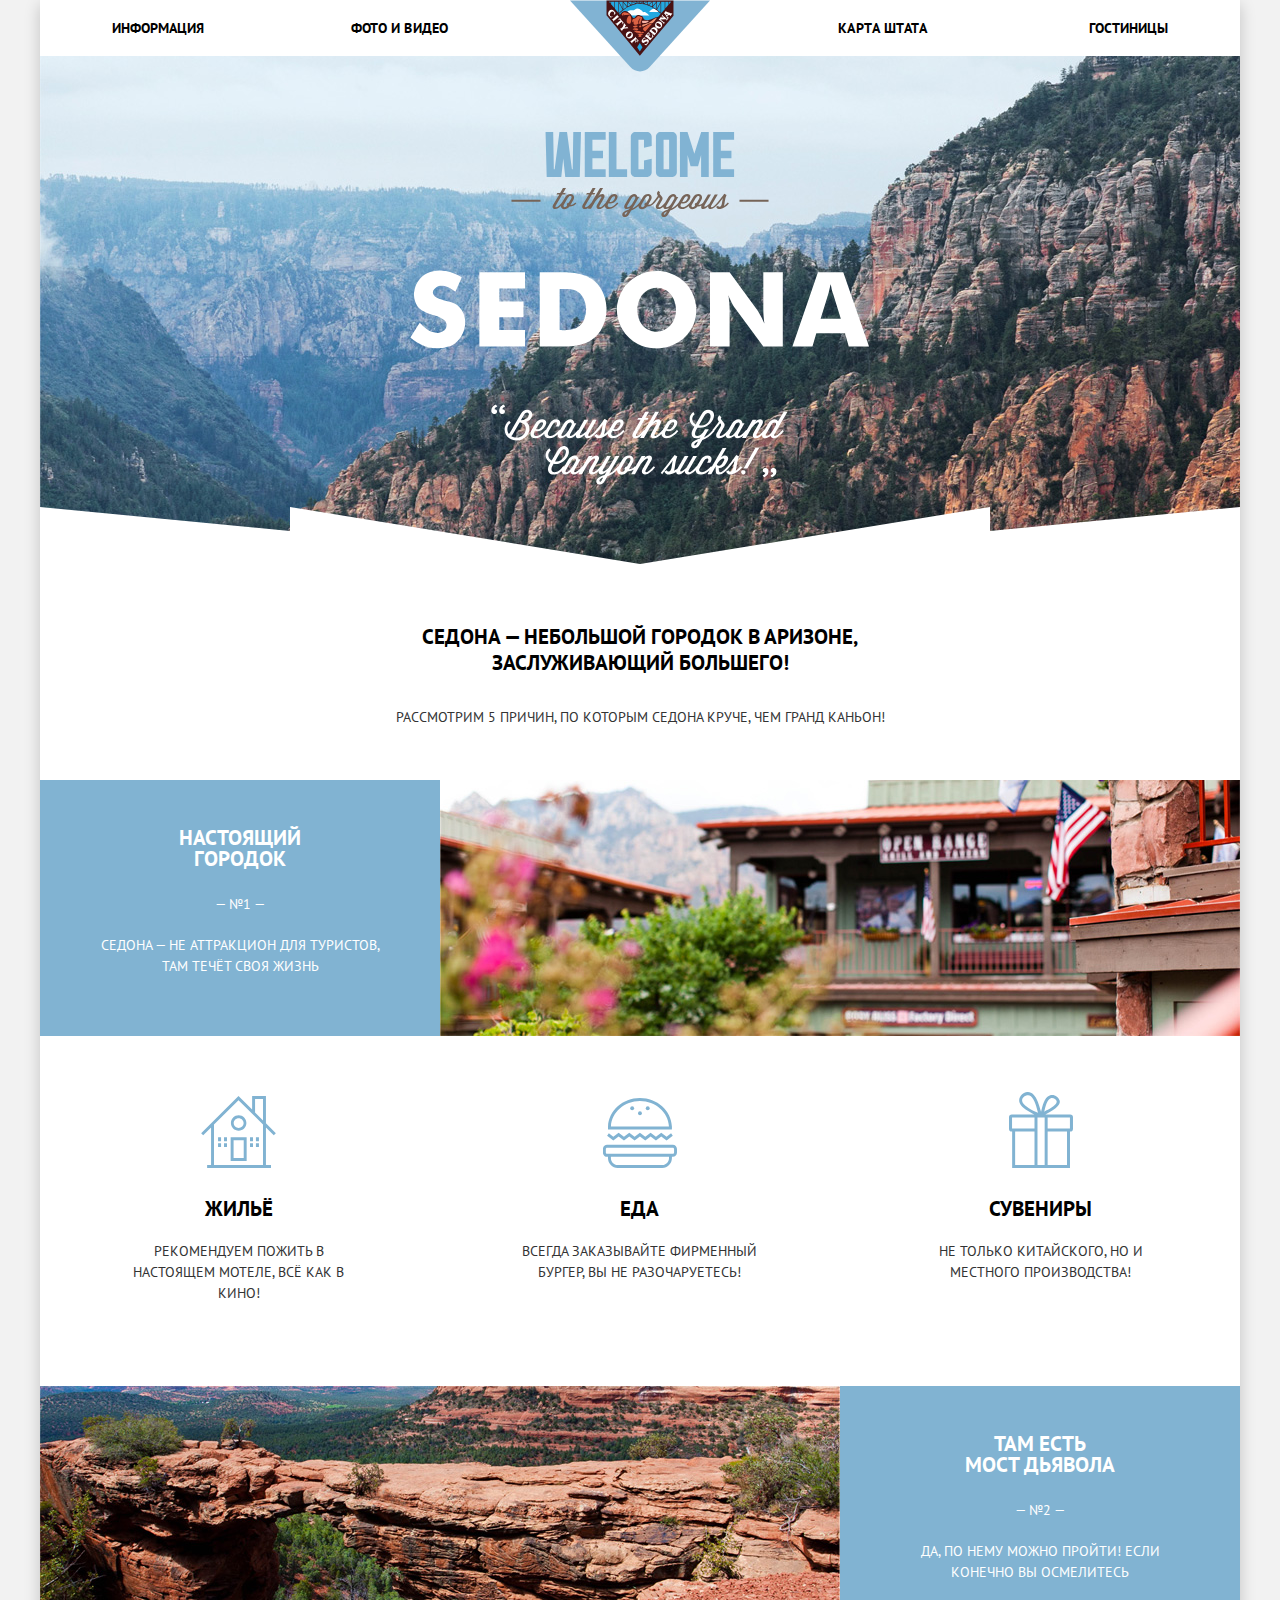
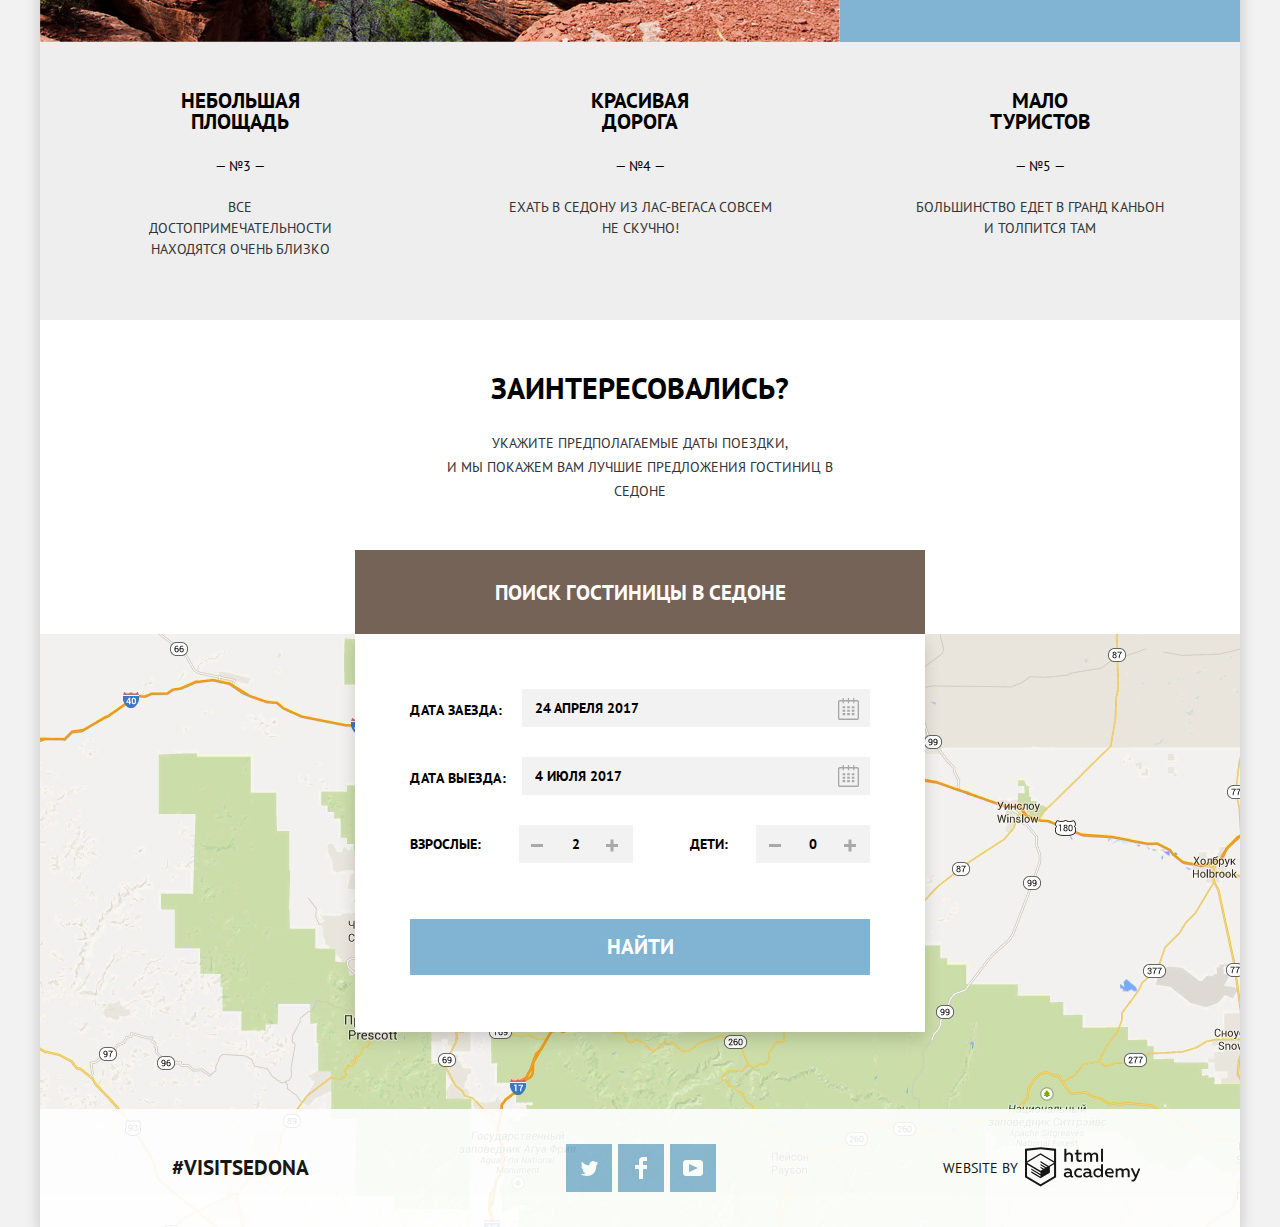
==== commit 2355e8ce: "IE исправление ошибок" ====
--- a/index.html
+++ b/index.html
@@ -121,12 +121,12 @@
 
       <section class="searching-modal bounce">
         <form class="data-of-hotel" action="https://echo.htmlacademy.ru" method="post">
-          <p class="dates-block">
+          <p class="dates-block dates-block-race">
             <label for="race">Дата заезда:</label>
             <input class="dates" id="race" type="text" name="race" placeholder="24 апреля 2017">
             <button class="calendar-button calendar" type="button" aria-label="кнопка выбора даты" id="calendar-button-race"></button>
           </p>
-          <p class="dates-block">
+          <p class="dates-block dates-block-departure">
             <label for="departure">Дата выезда:</label>
             <input class="dates" id="departure" type="text" name="departure" placeholder="4 июля 2017">
             <button class="calendar-button calendar" type="button" aria-label="кнопка выбора даты" id="calendar-button-departure"></button>
--- a/css/style.css
+++ b/css/style.css
@@ -51,13 +51,14 @@
 .main-header-logo {
   width: 140px;
   height: 70px;
+  margin-left: 530px;
   position: absolute;
 }
 
 .main-navigation {
   display: flex;
   flex-direction: column;
-  align-items: center;
+ /* align-items: center; */
   color: #000000;
   background: #ffffff;
 }
@@ -141,7 +142,7 @@
 }
 
 .sedona {
-  padding-top: 450px;
+  padding-top: 451px;
   background-image: url("../img/welcome.svg");
   background-size: 460px 355px;
   background-position-x: center;
@@ -150,7 +151,7 @@
 }
 
 .polygon {
-  height: 59px;
+  height: 57px;
   background-image: url("../img/polygon.svg");
   background-position: bottom center;
   background-repeat: no-repeat;
@@ -351,7 +352,7 @@
 }
 
 .searching div {
-  width: 435px;
+  width: 436px;
   margin: auto;
   padding-top: 50px;
 }
@@ -524,14 +525,14 @@
 }
 
 .count-of-people {
-  width: 37px;
-  height: 37px;
+  width: 38px;
+  height: 38px;
   margin: 0;
   padding: 0;
 }
 
 .calendar {
-  left: 485px;
+  left: 483px;
   height: 20px;
   width: 20px;
   margin: 0;
@@ -573,6 +574,16 @@
   opacity: 1;
 }
 
+.dates-block-race .calendar{
+  bottom: 312px;
+  left: 483px;
+}
+
+.dates-block-departure .calendar{
+  bottom: 245px;
+  left: 483px;
+}
+
 .buttons-less-more button {
   margin: 0;
   padding: 0;
@@ -592,8 +603,8 @@
 
 .less,
 .more {
-  width: 37px;
-  height: 37px;
+  width: 38px;
+  height: 38px;
   margin: 0;
   padding: 0;
 }
@@ -623,6 +634,24 @@
 .more:active::before,
 .more:active::after {
   background-color: #81b3d2;
+}
+
+.adults .less::before{
+  left: 182px;
+}
+
+.children .less::before{
+  left: 420px;
+}
+
+.adults .more::before,
+.adults .more::after{
+  left: 257px;
+}
+
+.children .more::before,
+.children .more::after{
+  left: 495px;
 }
 
 .button-search {
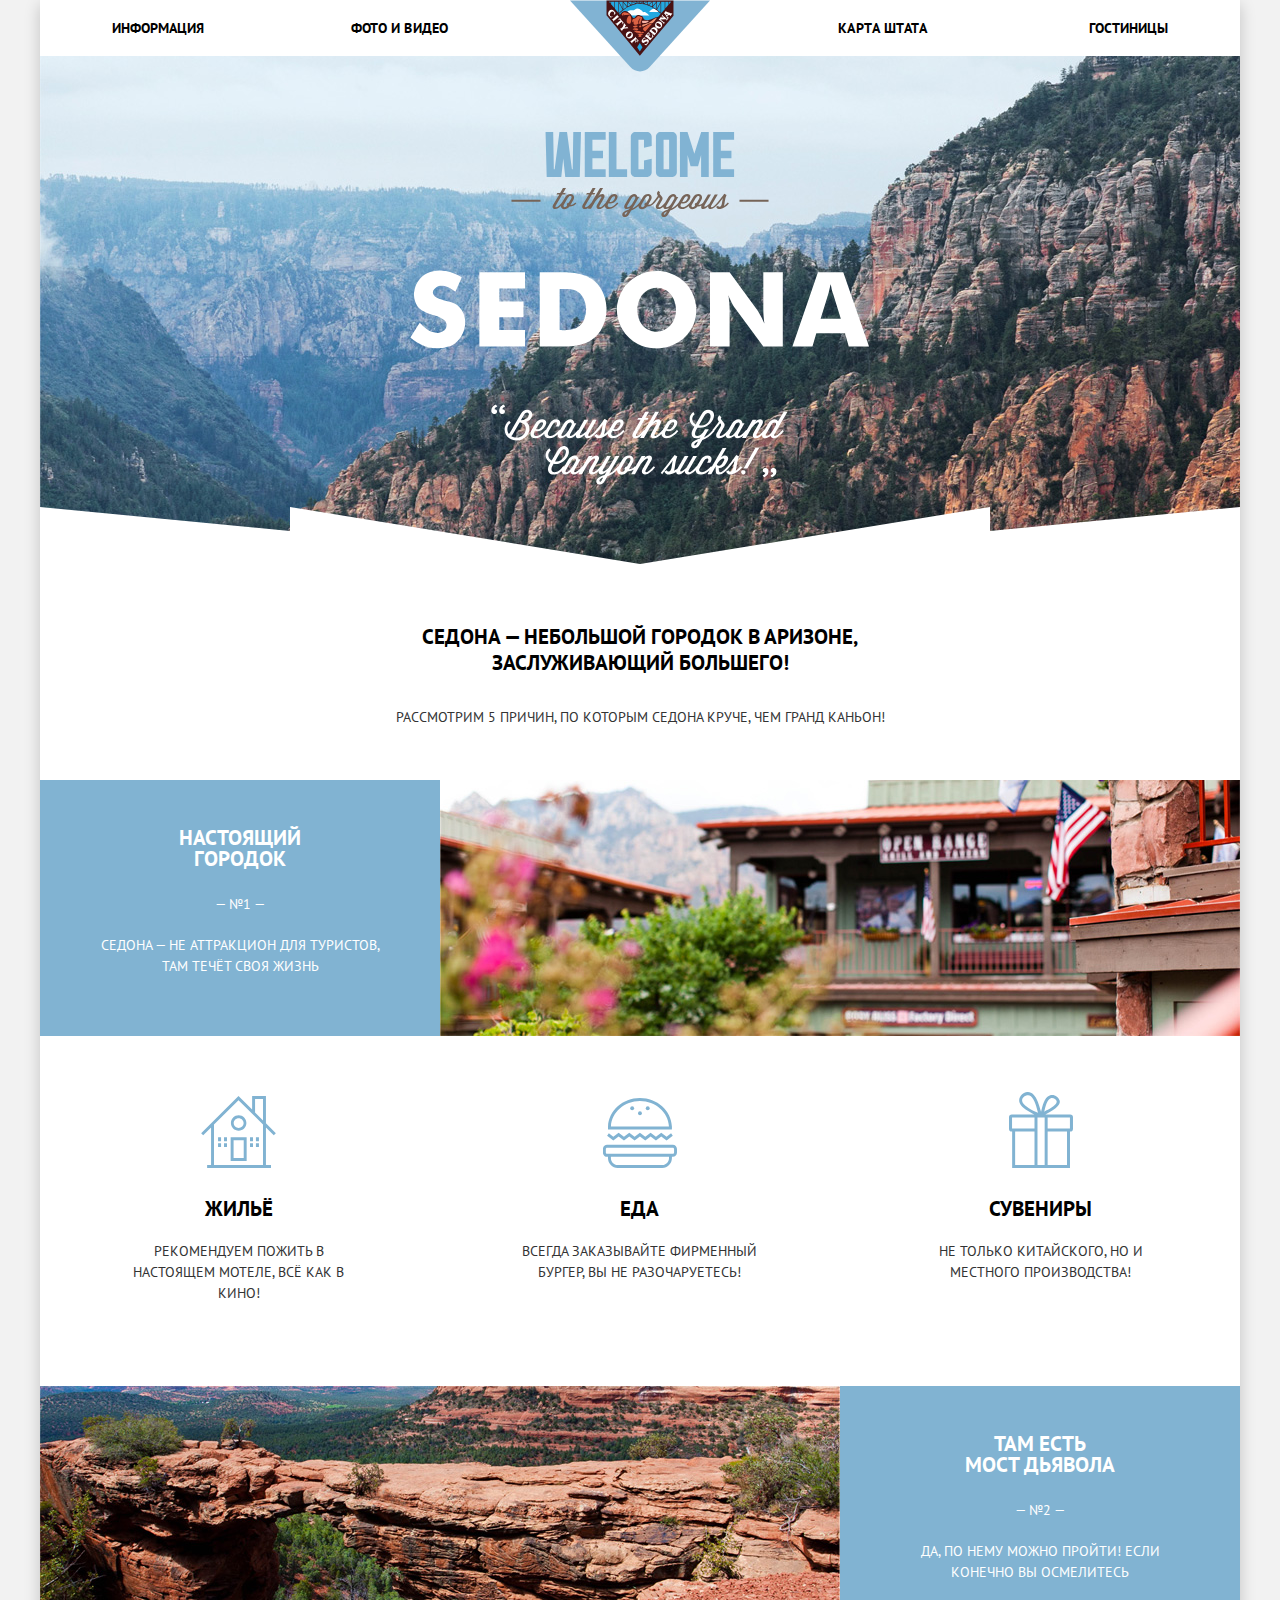
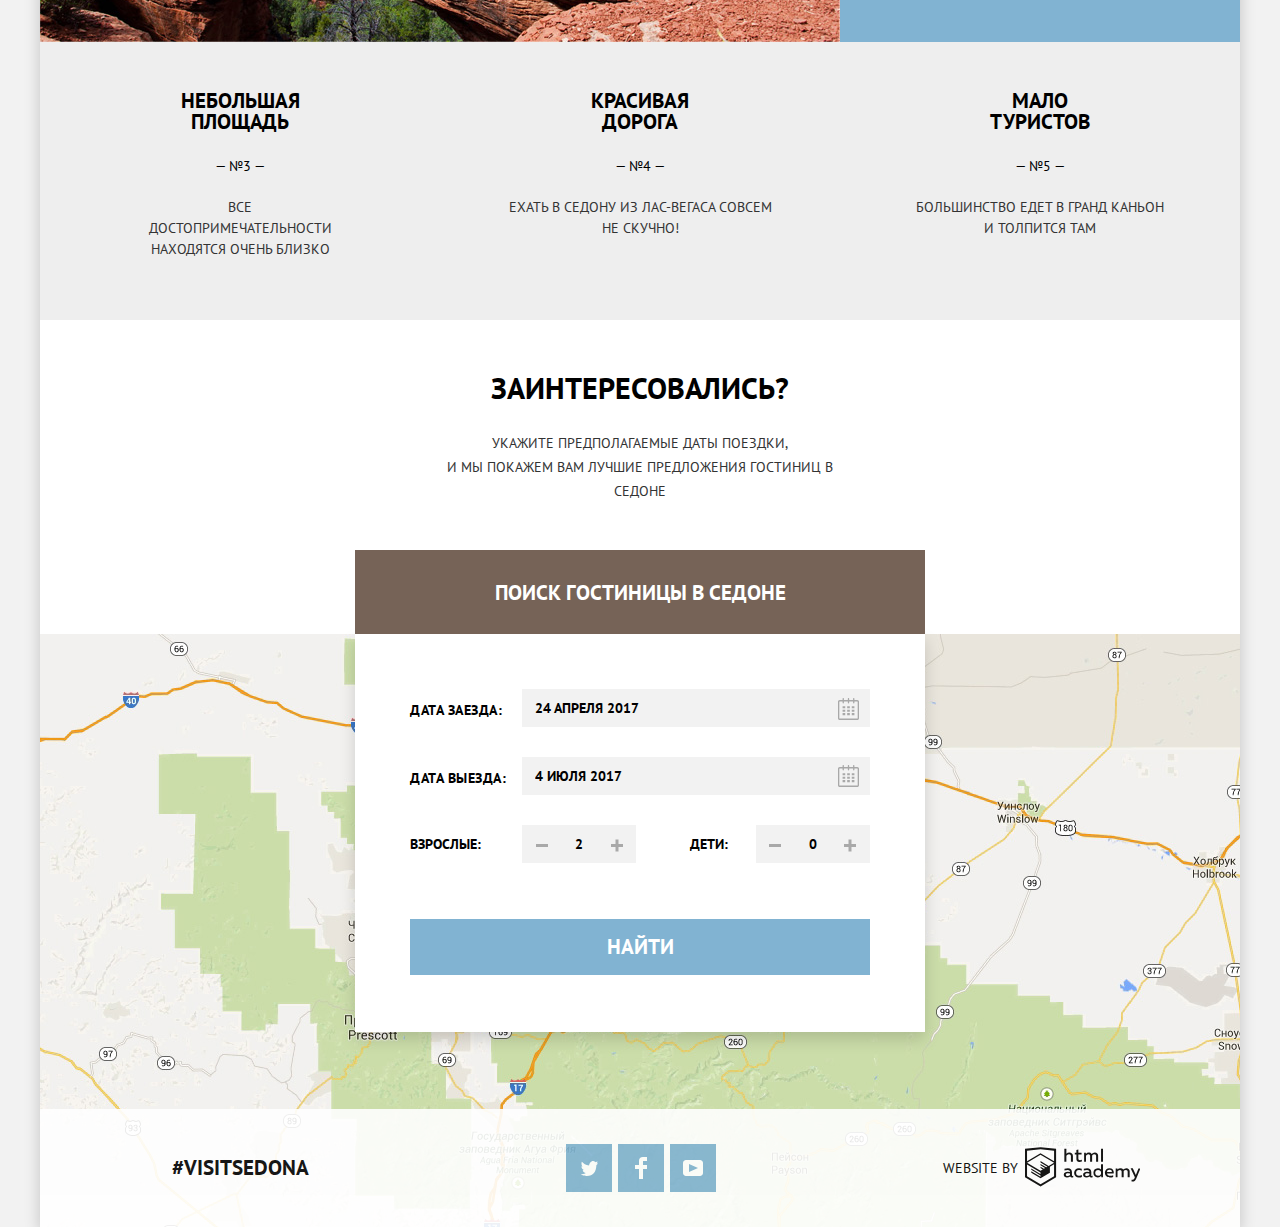
==== commit e655bd1b: "Финальные правки перед защитой" ====
--- a/index.html
+++ b/index.html
@@ -4,12 +4,9 @@
 <head>
   <meta charset="utf-8">
   <title>HTML Academy: Седона</title>
-  <!--[if IE]>
-<script src="http://html5shiv.googlecode.com/svn/trunk/html5.js"></script>
-<![endif]-->
   <link href="https://fonts.googleapis.com/css?family=PT+Sans:400,700&display=swap&subset=cyrillic" rel="stylesheet">
   <link rel="stylesheet" href="css/normalize.css">
-  <link rel="stylesheet" href="css/style.css">
+  <link rel="stylesheet" href="css/style.min.css">
 </head>
 
 <body>
--- a/css/style.min.css
+++ b/css/style.min.css
@@ -0,0 +1 @@
+body{margin:0;padding:0;font-family:"PT Sans",Arial,sans-serif;font-size:14px;font-weight:400;color:#000;text-transform:uppercase;text-align:center;background-color:#f2f2f2;width:1200px;margin:auto}.main-content{color:#000;background-color:#25383f;background-image:url(../img/background-photo.jpg);background-position-y:-29px;background-repeat:no-repeat;line-height:26px;box-shadow:0 5px 15px 0 rgba(0,1,1,.2)}.main-content-hotels{color:#000;text-align:left;background-color:#25383f;background-image:url(../img/filter-background.jpg);background-position-x:center;background-position-y:-240px;background-repeat:no-repeat;background-size:1200px,560px,cover;object-fit:contain;box-shadow:0 5px 15px 0 rgba(0,1,1,.2);line-height:21px}a{text-decoration:none}.visually-hidden{position:absolute;clip:rect(0 0 0 0);width:1px;height:1px;margin:-1px}.main-header-logo{width:140px;height:70px;margin-left:530px;position:absolute}.main-navigation{display:flex;flex-direction:column;color:#000;background:#fff}.site-navigation{flex-wrap:wrap;display:flex;margin:0;padding:0;width:100%;text-align:center;line-height:26px}.site-navigation li:nth-child(1){text-align:left;padding-left:72px}.site-navigation li:nth-child(2){text-align:left;padding-left:72px;letter-spacing:.2px}.site-navigation li:nth-child(3){margin-left:242px;text-align:right;padding-right:74px;letter-spacing:.5px}.site-navigation li:nth-child(4){text-align:right;padding-right:72px}.site-navigation li{display:block;width:167px;padding-top:15px;padding-bottom:15px}.site-navigation .active{color:#766357}.site-navigation a{color:#000;padding:0;font-weight:700}.site-navigation a:hover,.site-navigation a:focus{color:#81b3d2}.site-navigation a:active{color:rgba(0,0,0,.3)}.button{display:inline-block;vertical-align:middle;font:inherit;text-align:center;color:#000;text-transform:uppercase}.main-navigation ul{list-style:none;margin:0;padding:0}.welcoming-images{min-height:505px}.sedona{padding-top:451px;background-image:url(../img/welcome.svg);background-size:460px 355px;background-position-x:center;background-position-y:75px;background-repeat:no-repeat}.polygon{height:57px;background-image:url(../img/polygon.svg);background-position:bottom center;background-repeat:no-repeat}.welcome{width:100%;background-color:#fff;color:#000;line-height:26px;margin:0;padding-top:60px;padding-bottom:50px}.welcome b{width:440px;font-size:21px;display:block;margin:auto;margin-bottom:28px}.welcome p{margin:0;color:#333}.list-of-causes{display:flex;flex-direction:column;padding:0;margin:0;list-style:none;line-height:21px;background-color:#fff}.list-of-causes h3{font-size:21px;margin:0 auto;margin-bottom:25px;line-height:21px;width:200px}.list-of-causes p{margin-top:20px}.list-of-causes ul{list-style:none}.item-first-cause,.item-second-cause{display:flex;background-color:#81b3d2;color:#fff}.item-first-cause{order:0}.item-accommodation-food-souvenirs{order:1}.item-second-cause,.item-another-causes{order:3}.first-cause{display:block;margin:0 auto;margin-top:47px;width:280px}.list-accommodation-food-souvenirs{display:flex;justify-content:space-between;padding:0;margin:0;color:#333;padding-bottom:68px}.list-accommodation-food-souvenirs h3{margin-top:30px;margin-bottom:22px;color:#000}.item-accommodation{display:block;width:255px;padding-left:71px;padding-top:60px}.image-accommodation{display:block;background-image:url(../img/icon-1.svg);width:75px;height:72px;margin:auto}.item-food{display:block;width:285px;padding-top:62px;padding-left:10px}.image-food{display:block;background-image:url(../img/icon-3.svg);width:74px;height:70px;margin:auto}.item-souvenirs{display:block;width:275px;padding-right:62px;padding-top:56px}.image-souvenirs{background-image:url(../img/icon-2.svg);display:block;width:64px;height:76px;margin:auto}.second-cause{display:block;margin:auto;margin-top:47px;width:303px}.list-another-causes{display:flex;justify-content:space-between;flex-wrap:wrap;color:#000;background-color:#eee;padding:0;margin:0;padding-top:48px;padding-bottom:60px}.list-another-causes h3{font-size:21px;width:150px;margin:auto;margin-top:0}.list-another-causes p{margin-top:24px;margin-bottom:0}.list-another-causes .description-causes{margin-top:20px;color:#333}.item-third-cause{display:block;width:210px;padding-left:95px}.item-fourth-cause{display:block;margin-left:20px;width:265px}.item-fifth-cause{display:block;width:250px;padding-right:75px}.searching{background-color:#fff}.searching div{width:436px;margin:auto;padding-top:50px}.searching b{font-size:30px;line-height:36px}.searching p{font-size:14px;line-height:24px;color:#333;margin-top:24px;margin-bottom:47px}.searching label{line-height:26px}.dates-block label{padding-top:4px;letter-spacing:.5px}@keyframes bounce{0%{transform:translateY(-86px)}100%{transform:translateY(0)}}@keyframes shake{0%,100%{transform:translateX(0)}10%,30%,50%,70%,90%{transform:translateX(-10px)}20%,40%,60%,80%{transform:translateX(10px)}}.searching-modal{z-index:0;position:absolute;background-color:#fff;width:570px;left:50%;margin-left:-285px;display:block;box-shadow:0 7px 15px 0 rgba(0,1,1,.15);line-height:26px}.bounce{animation:bounce 0.6s}.modal-eror{animation:shake 0.6s}.searchingButton b{font-size:21px;line-height:26px}.searchingButton{position:relative;z-index:1;font-size:21px;line-height:26px;color:#fff;padding-top:30px;padding-bottom:28px;background-color:#766357;width:570px}.searchingButton:hover{background-color:#604e43}.searchingButton:active{background-color:#503e33;color:rgba(255,255,255,.3)}.hidden{display:none}.data-of-hotel{width:460px;margin:auto;margin-top:55px;line-height:26px;font-weight:700}.data-of-hotel input{border-width:0;background-color:#f2f2f2;font-size:inherit;font-weight:inherit;line-height:26px}.data-of-hotel input:hover+.calendar-button{background-color:#ebebeb}.data-of-hotel input:focus+.calendar-button{background-color:#fff}.data-of-hotel input[type="text"]::placeholder{color:#000}.searching-modal p{text-align:left;display:flex;align-items:center;justify-content:space-between;margin:0;padding:0;margin-top:30px}.adults{display:flex;align-items:center;justify-content:space-between;width:226px}.children{display:flex;align-items:center;justify-content:space-between;width:180px}.dates{width:335px;height:38px;margin:0;padding:0;text-transform:inherit;padding-left:13px}.dates:hover{background-color:#ebebeb}.dates:focus{background-color:#fff;border:2px solid #e5e5e5;outline:none}.count-of-people{width:38px;height:38px;margin:0;padding:0}.calendar{left:483px;height:20px;width:20px;margin:0;padding:0;border-width:0}.calendar-button{position:absolute;background-color:#f2f2f2}.calendar-button::before{content:"";position:absolute;background-image:url(../img/calendar.svg);bottom:0;left:0;height:22px;width:21px;opacity:.3}.calendar-button:hover::before{content:"";position:absolute;background-image:url(../img/calendar.svg);height:22px;width:21px;opacity:1}.calendar-button:active::before{content:"";position:absolute;background-image:url(../img/calendar-active.svg);height:22px;width:21px;opacity:1}.dates-block-race .calendar{bottom:312px;left:483px}.dates-block-departure .calendar{bottom:245px;left:483px}.buttons-less-more button{margin:0;padding:0;border-width:0;background-color:#f2f2f2}.buttons-less-more input{margin:0;padding:0;text-align:center}.buttons-less-more{display:flex}.less,.more{width:38px;height:38px;margin:0;padding:0}.less::before,.more::before,.more::after{content:"";position:absolute;width:12px;height:3px;margin-left:-6px;background-color:#a9a9a9}.more::after{transform:rotate(90deg)}.less:hover::before,.more:hover::before,.more:hover::after{background-color:#000}.less:active::before,.more:active::before,.more:active::after{background-color:#81b3d2}.adults .less::before{left:187px}.children .less::before{left:420px}.adults .more::before,.adults .more::after{left:262px}.children .more::before,.children .more::after{left:495px}.button-search{width:460px;border:0;color:#fff;background-color:#81b3d2;padding:0;padding-top:15px;padding-bottom:15px;margin-top:56px;margin-bottom:57px;font-size:21px}.button-search:hover{background-color:#669ec0}.button-search:active{background-color:#5496bd;color:rgba(255,255,255,.3)}.map{background-image:url(../img/map.jpg);padding-top:475px}.information-of-hotel{display:flex;margin-top:28px;margin-bottom:30px;color:#fff;justify-content:space-between}.information-of-hotel legend{font-size:16px}.infrastructure-and-type{display:flex}.infrastructure-and-type li{padding-top:4px}.filter fieldset{border-width:0;padding:0;margin:0}.filter legend{font-weight:700;letter-spacing:.2px}.filter ul{list-style:none;margin:0;padding:0}.filter li{margin-top:25px}.filter label{padding-left:40px;letter-spacing:.2px;position:relative;line-height:21px;display:block;color:#fff}.infrastructure label::before,.type-of-hotels label::before{content:"";position:absolute;width:23px;height:23px;left:0;top:-2px;background-image:url(../img/checkbox-off.svg)}.infrastructure input[type="checkbox"]:focus+label::before,.type-of-hotels input[type="checkbox"]:focus+label::before{border-bottom:2px solid #cacaca;border-left:2px solid #cacaca}.infrastructure input[type="checkbox"]:disabled+label::before,.type-of-hotels input[type="checkbox"]:disabled+label::before{content:"";position:absolute;width:23px;height:23px;left:0;top:-2px;background-image:url(../img/checkbox-off-disabled.svg);fill:#6a6a6a}.infrastructure input[type="checkbox"]:focus+label::after,.type-of-hotels input[type="checkbox"]:focus+label::after{border-bottom:2px solid #cacaca;border-left:2px solid #cacaca}.filter-input-checkbox:checked+label::after{content:"";position:absolute;width:27px;height:23px;left:0;top:-2px;background-image:url(../img/checkbox-on.svg);fill:#fff}.infrastructure input[type="checkbox"]:disabled:checked+label::after,.type-of-hotels input[type="checkbox"]:disabled:checked+label::after{content:"";position:absolute;width:27px;height:23px;left:0;top:-2px;background-image:url(../img/checkbox-on-disabled.svg);fill:#6a6a6a}.filter .infrastructure{margin-left:71px}.filter .type-of-hotels{margin-left:-230px}.filter .value-and-button{margin-right:70px}.price-controls{width:315px;border:2px solid #fff;border-radius:2px;display:flex;margin-top:10px;font-size:14px;line-height:38px;vertical-align:top}.price-controls label{padding-left:65px;display:flex;align-items:center;line-height:21px;padding-top:5px;padding-bottom:5px}.price-controls input{width:58px;margin:0;font:inherit;background:none;border:none;margin-left:3px;color:#fff}.price-controls input[type="text"]::placeholder{color:#fff}.min-price::after{content:"";position:absolute;top:15px;left:155px;width:2px;height:22px;background:#fff;transform:translate(-50%,-50%)}.range-controls .scale{margin-top:18px;height:2px;background:rgba(255,255,255,.3)}.range-controls .bar{width:80%;height:2px;background:#fff}.range-controls{position:relative;margin-bottom:32px}.range-controls .scale{height:2px;background:rgba(255,255,255,.3)}.range-controls .bar{width:79%;height:2px;background:#fff}.range-toggle{position:absolute;top:-9px;width:4px;height:4px;background:#ababab;border:8px solid #fff;border-radius:50%;box-shadow:0 2px 1px 0 rgba(0,1,1,.2);cursor:pointer}.range-toggle:hover{width:5px;height:5px}.range-toggle-min{left:0}.range-toggle-max{left:79%}.btn-transparent{display:block;margin-left:85px;padding:5px;padding-left:32px;padding-right:34px;font-size:14px;line-height:21px;color:#fff;text-transform:uppercase;background:transparent;border:2px solid #fff;border-radius:2px;cursor:pointer}.btn-transparent:hover{color:#000;background:#fff}.hotels{background-color:#fff;color:#000;margin-top:30px}.hotels-found{display:flex;padding-left:70px;padding-top:30px;padding-bottom:30px;border-bottom:1px solid #eee;font-size:12px;line-height:18px;justify-content:space-between}.hotels-found p{margin-top:0;margin-bottom:0}.hotels-found ul{margin-top:0;margin-bottom:0}.hotels-found b{font-size:21px;line-height:26px}.sort{padding-top:5px;margin-left:50px}.list-sort{list-style:none;display:flex;padding-top:5px;padding-left:0;margin-left:5px}.list-sort li{margin-left:35px}.list-sort a{color:rgba(0,0,0,.3);border-bottom:1px dashed #81b3d2}.list-sort a:hover{color:#81b3d2;border-bottom:1px dashed #81b3d2}.list-sort a:active{color:#000;opacity:1;border-bottom:none}.list-sort .active{color:#81b3d2;border-bottom:none}.founf-number{line-height:26px}.information-of-sort{display:flex;line-height:18px}.sort-up-down{display:flex;margin-top:6px;margin-right:73px;width:34px;justify-content:space-between}.up-down path{fill:#cacaca}.up-down-active path{fill:#81b3d2}.up-down:hover path{fill:#000}.up-down:active path{fill:#81b3d2}.list-hotels{display:flex;flex-direction:column;margin:0;padding:0}.list-hotels li{display:flex;padding-top:30px;padding-bottom:30px;border-bottom:1px solid #eee}.list-hotels img{height:90px;width:135px;margin-left:72px}.list-hotels p{padding:0;margin:0}.type-and-price{display:flex;width:182px;justify-content:space-between}.some-information-hotel{margin-left:30px;display:flex;flex-direction:column}.some-information-hotel h3{padding:0;margin:0;margin-top:-4px;font-size:21px;letter-spacing:.2px;line-height:26px;margin-bottom:6px;color:#000;width:450px}.some-information-hotel h3:hover{color:#81b3d2}.some-information-hotel h3:active{color:rgba(0,0,0,.3)}.name-img-rating{display:flex;width:891px;justify-content:space-between}.img-rating{background-image:url(../img/star.svg);width:18px;height:18px;position:relative}.first-hotel .img-rating{width:89px;background-repeat:space}.second-hotel .img-rating{width:64px;background-repeat:space}.third-hotel .img-rating{width:40px;background-repeat:space}.buttons-for-hotel{margin-top:14px;display:flex;width:891px;justify-content:space-between;align-items:bottom}.more-information{display:inline-block;vertical-align:middle;width:110px;background-color:#81b3d2;padding-top:3px;padding-bottom:3px;line-height:21px;font-weight:700;color:#fff;margin-right:3px}.more-information:hover{background-color:#669ec0}.more-information:active{background-color:#5496bd;color:rgba(255,255,255,.3)}.booking{display:inline-block;vertical-align:middle;width:140px;background-color:#766357;padding-top:3px;padding-bottom:3px;line-height:21px;font-weight:700;color:#fff}.booking:hover{background-color:#604e43}.booking:active{background-color:#503e33;color:rgba(255,255,255,.3)}.rating{display:inline-block;vertical-align:middle;width:110px;background-color:#f2f2f2;padding-top:3px;padding-bottom:3px;align-items:bottom;line-height:21px;text-align:center;color:#666}.main-footer{display:flex;color:#000;background-color:#fff;opacity:.9;padding-top:25px;padding-bottom:25px}.main-content-hotels .main-footer{opacity:1}.main-content-hotels .main-footer{padding-top:27px}.visit-sedona{margin-left:132px;font-size:21px}.social-networks{margin-left:257px;display:flex;align-items:center}.list-social-networks{display:flex;list-style:none;padding:0;margin:0;width:150px;justify-content:space-between}.social-network:hover{background-color:#669ec0}.social-network:active{background-color:#669ec0}.social-network:active path{opacity:.3}.social-networks a{display:flex;align-items:center;justify-content:center;width:46px;height:48px;background-color:#81b3d2}.html-academy p{margin:0;padding-right:7px}.html-academy svg{padding-top:6px}.html-academy-a:hover path{fill:#81b3d2}.html-academy-a:active path{fill:#bdbbbc}.main-footer .html-academy{display:flex;margin-left:227px;margin-right:90px;align-items:center}
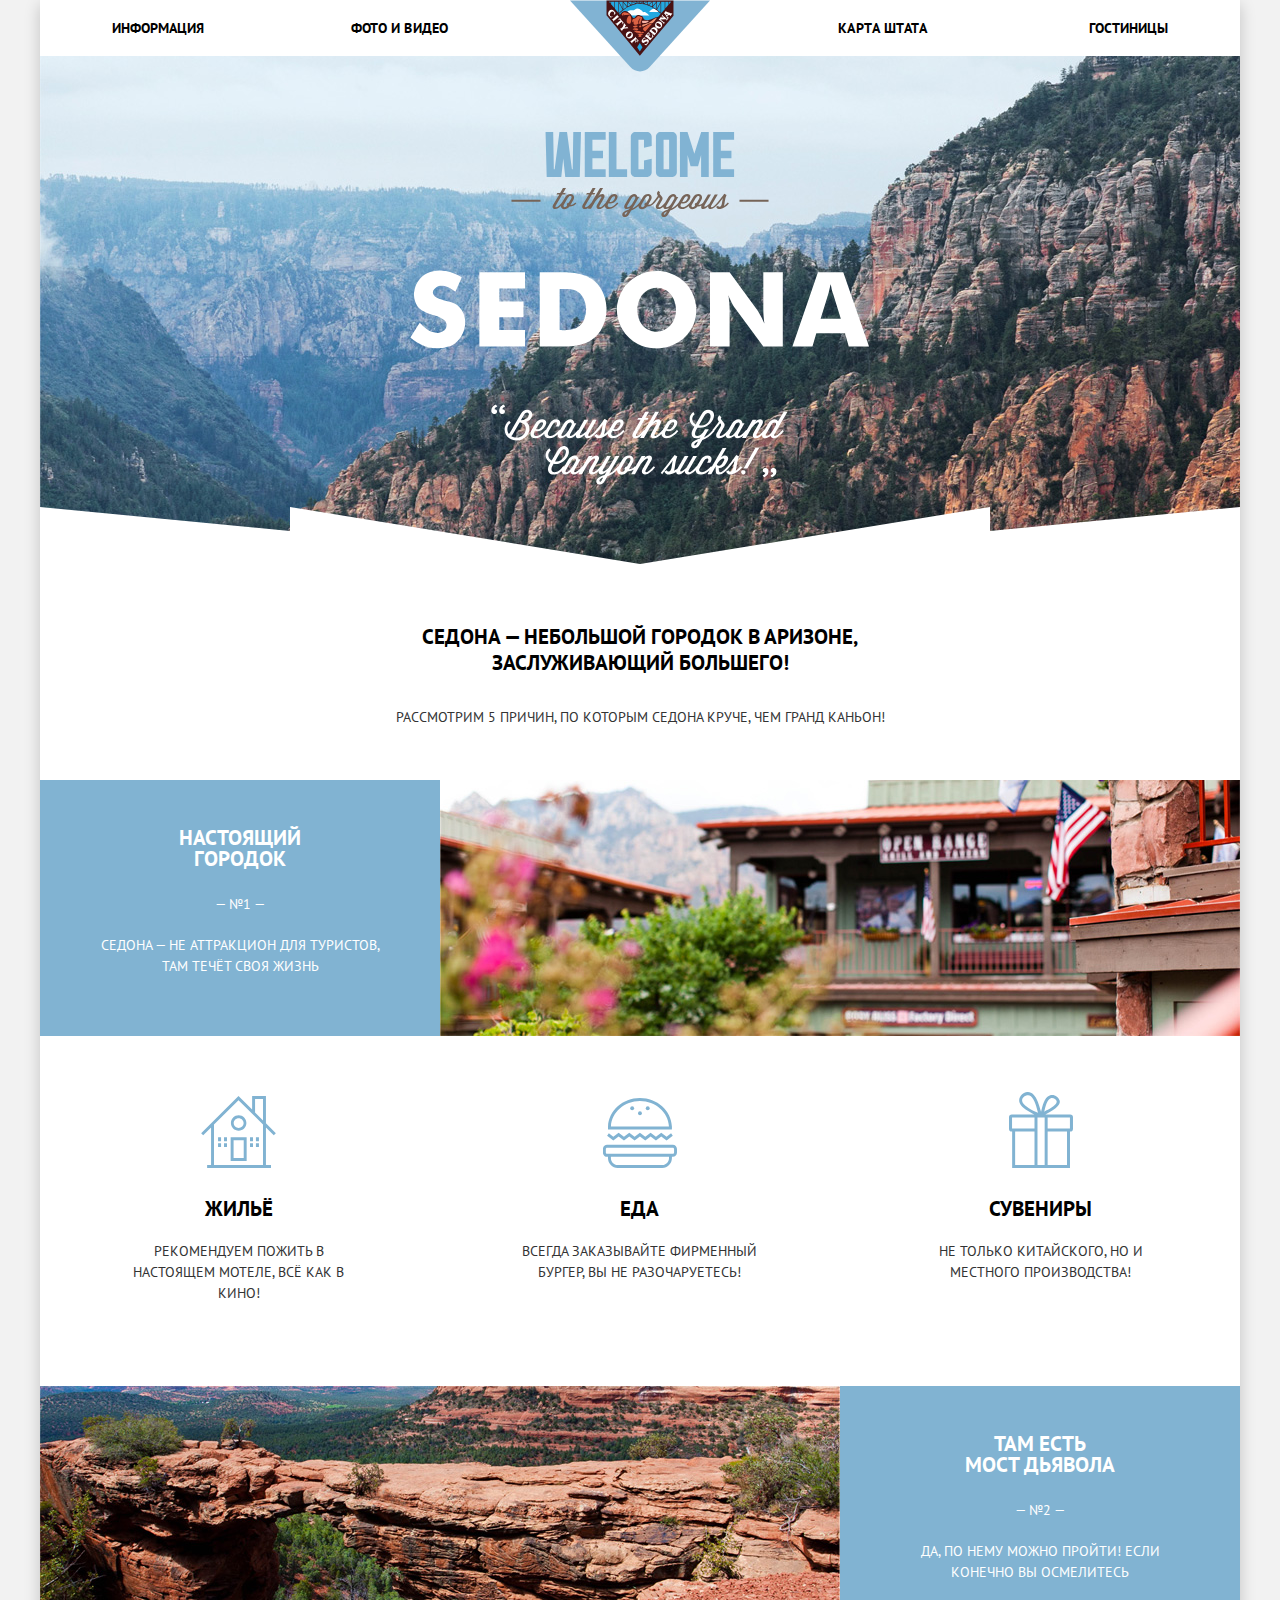
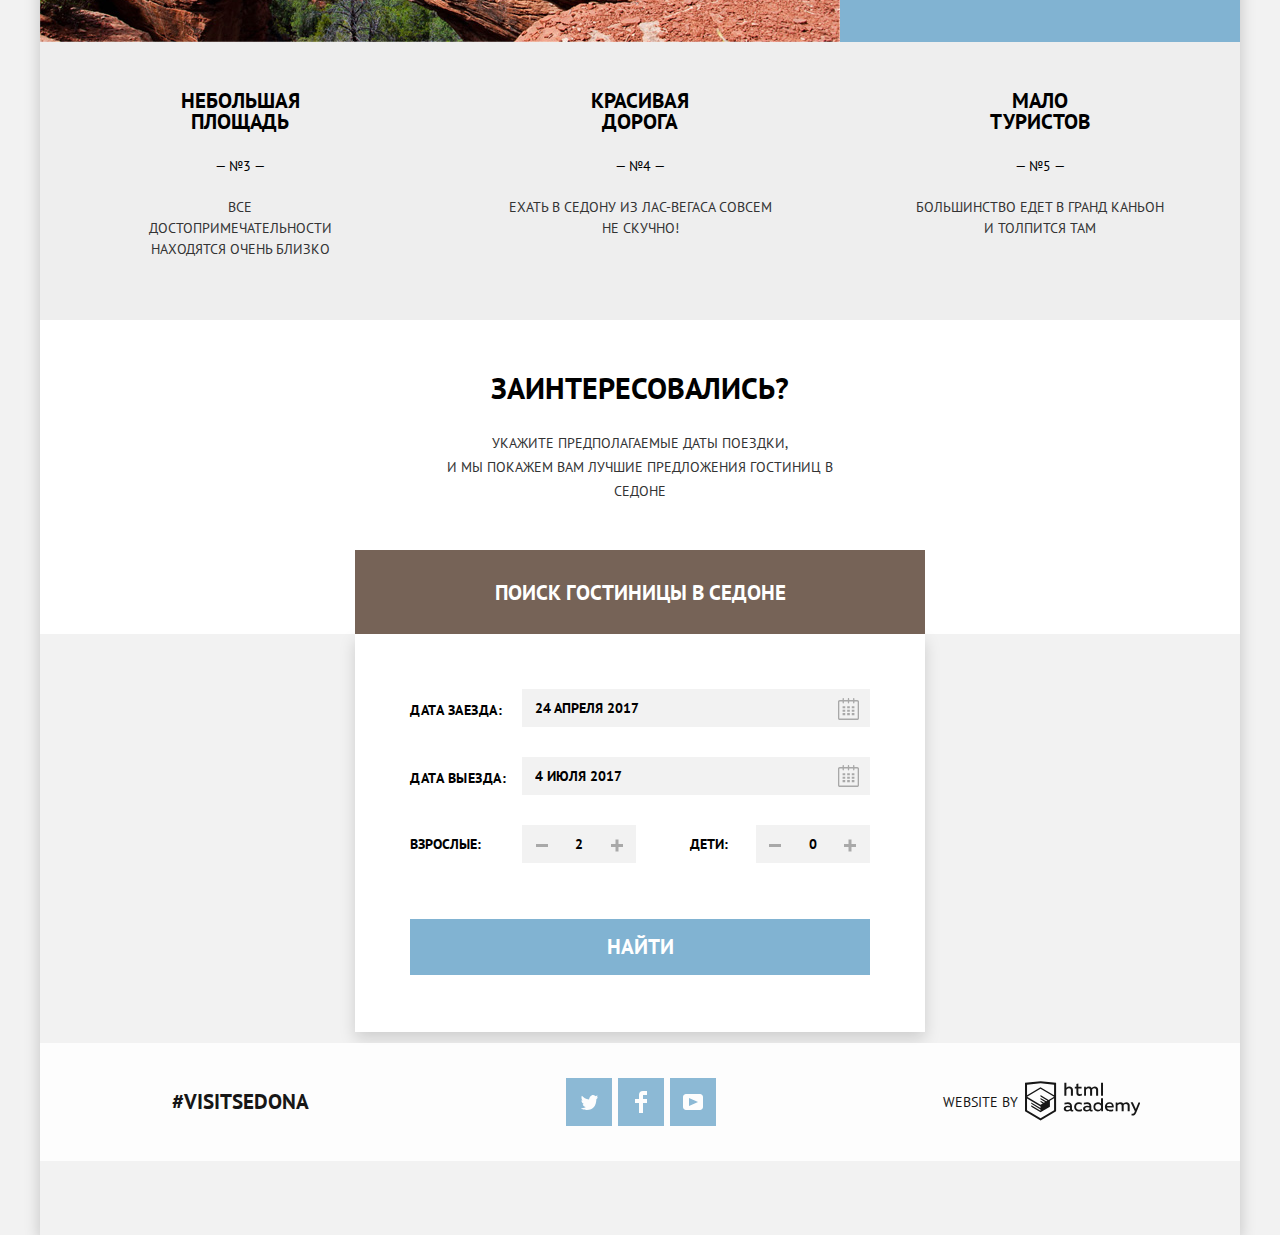
==== commit e1041b82: "Финальные правки перед защитой" ====
--- a/index.html
+++ b/index.html
@@ -162,7 +162,8 @@
 
       <section class="map">
         <h2 class="visually-hidden">Карта</h2>
-
+        <iframe width="100%" height="593" src="https://maps.google.com/maps?width=100%&amp;height=593&amp;hl=en&amp;coord=34.8696661, -111.7611616&amp;q=Sedona+(Sedona)&amp;ie=UTF8&amp;t=&amp;z=12&amp;iwloc=B&amp;output=embed" frameborder="0" scrolling="no" marginheight="0" marginwidth="0"><a href="https://www.maps.ie/map-my-route/">Create a route on google maps</a></iframe>
+      </section>
 
         <footer class="main-footer">
           <p class="visit-sedona"><b>#VISITSEDONA</b></p>
@@ -201,7 +202,6 @@
               </svg></a>
           </div>
         </footer>
-      </section>
     </main>
   </div>
 
--- a/css/style.min.css
+++ b/css/style.min.css
@@ -1 +1 @@
-body{margin:0;padding:0;font-family:"PT Sans",Arial,sans-serif;font-size:14px;font-weight:400;color:#000;text-transform:uppercase;text-align:center;background-color:#f2f2f2;width:1200px;margin:auto}.main-content{color:#000;background-color:#25383f;background-image:url(../img/background-photo.jpg);background-position-y:-29px;background-repeat:no-repeat;line-height:26px;box-shadow:0 5px 15px 0 rgba(0,1,1,.2)}.main-content-hotels{color:#000;text-align:left;background-color:#25383f;background-image:url(../img/filter-background.jpg);background-position-x:center;background-position-y:-240px;background-repeat:no-repeat;background-size:1200px,560px,cover;object-fit:contain;box-shadow:0 5px 15px 0 rgba(0,1,1,.2);line-height:21px}a{text-decoration:none}.visually-hidden{position:absolute;clip:rect(0 0 0 0);width:1px;height:1px;margin:-1px}.main-header-logo{width:140px;height:70px;margin-left:530px;position:absolute}.main-navigation{display:flex;flex-direction:column;color:#000;background:#fff}.site-navigation{flex-wrap:wrap;display:flex;margin:0;padding:0;width:100%;text-align:center;line-height:26px}.site-navigation li:nth-child(1){text-align:left;padding-left:72px}.site-navigation li:nth-child(2){text-align:left;padding-left:72px;letter-spacing:.2px}.site-navigation li:nth-child(3){margin-left:242px;text-align:right;padding-right:74px;letter-spacing:.5px}.site-navigation li:nth-child(4){text-align:right;padding-right:72px}.site-navigation li{display:block;width:167px;padding-top:15px;padding-bottom:15px}.site-navigation .active{color:#766357}.site-navigation a{color:#000;padding:0;font-weight:700}.site-navigation a:hover,.site-navigation a:focus{color:#81b3d2}.site-navigation a:active{color:rgba(0,0,0,.3)}.button{display:inline-block;vertical-align:middle;font:inherit;text-align:center;color:#000;text-transform:uppercase}.main-navigation ul{list-style:none;margin:0;padding:0}.welcoming-images{min-height:505px}.sedona{padding-top:451px;background-image:url(../img/welcome.svg);background-size:460px 355px;background-position-x:center;background-position-y:75px;background-repeat:no-repeat}.polygon{height:57px;background-image:url(../img/polygon.svg);background-position:bottom center;background-repeat:no-repeat}.welcome{width:100%;background-color:#fff;color:#000;line-height:26px;margin:0;padding-top:60px;padding-bottom:50px}.welcome b{width:440px;font-size:21px;display:block;margin:auto;margin-bottom:28px}.welcome p{margin:0;color:#333}.list-of-causes{display:flex;flex-direction:column;padding:0;margin:0;list-style:none;line-height:21px;background-color:#fff}.list-of-causes h3{font-size:21px;margin:0 auto;margin-bottom:25px;line-height:21px;width:200px}.list-of-causes p{margin-top:20px}.list-of-causes ul{list-style:none}.item-first-cause,.item-second-cause{display:flex;background-color:#81b3d2;color:#fff}.item-first-cause{order:0}.item-accommodation-food-souvenirs{order:1}.item-second-cause,.item-another-causes{order:3}.first-cause{display:block;margin:0 auto;margin-top:47px;width:280px}.list-accommodation-food-souvenirs{display:flex;justify-content:space-between;padding:0;margin:0;color:#333;padding-bottom:68px}.list-accommodation-food-souvenirs h3{margin-top:30px;margin-bottom:22px;color:#000}.item-accommodation{display:block;width:255px;padding-left:71px;padding-top:60px}.image-accommodation{display:block;background-image:url(../img/icon-1.svg);width:75px;height:72px;margin:auto}.item-food{display:block;width:285px;padding-top:62px;padding-left:10px}.image-food{display:block;background-image:url(../img/icon-3.svg);width:74px;height:70px;margin:auto}.item-souvenirs{display:block;width:275px;padding-right:62px;padding-top:56px}.image-souvenirs{background-image:url(../img/icon-2.svg);display:block;width:64px;height:76px;margin:auto}.second-cause{display:block;margin:auto;margin-top:47px;width:303px}.list-another-causes{display:flex;justify-content:space-between;flex-wrap:wrap;color:#000;background-color:#eee;padding:0;margin:0;padding-top:48px;padding-bottom:60px}.list-another-causes h3{font-size:21px;width:150px;margin:auto;margin-top:0}.list-another-causes p{margin-top:24px;margin-bottom:0}.list-another-causes .description-causes{margin-top:20px;color:#333}.item-third-cause{display:block;width:210px;padding-left:95px}.item-fourth-cause{display:block;margin-left:20px;width:265px}.item-fifth-cause{display:block;width:250px;padding-right:75px}.searching{background-color:#fff}.searching div{width:436px;margin:auto;padding-top:50px}.searching b{font-size:30px;line-height:36px}.searching p{font-size:14px;line-height:24px;color:#333;margin-top:24px;margin-bottom:47px}.searching label{line-height:26px}.dates-block label{padding-top:4px;letter-spacing:.5px}@keyframes bounce{0%{transform:translateY(-86px)}100%{transform:translateY(0)}}@keyframes shake{0%,100%{transform:translateX(0)}10%,30%,50%,70%,90%{transform:translateX(-10px)}20%,40%,60%,80%{transform:translateX(10px)}}.searching-modal{z-index:0;position:absolute;background-color:#fff;width:570px;left:50%;margin-left:-285px;display:block;box-shadow:0 7px 15px 0 rgba(0,1,1,.15);line-height:26px}.bounce{animation:bounce 0.6s}.modal-eror{animation:shake 0.6s}.searchingButton b{font-size:21px;line-height:26px}.searchingButton{position:relative;z-index:1;font-size:21px;line-height:26px;color:#fff;padding-top:30px;padding-bottom:28px;background-color:#766357;width:570px}.searchingButton:hover{background-color:#604e43}.searchingButton:active{background-color:#503e33;color:rgba(255,255,255,.3)}.hidden{display:none}.data-of-hotel{width:460px;margin:auto;margin-top:55px;line-height:26px;font-weight:700}.data-of-hotel input{border-width:0;background-color:#f2f2f2;font-size:inherit;font-weight:inherit;line-height:26px}.data-of-hotel input:hover+.calendar-button{background-color:#ebebeb}.data-of-hotel input:focus+.calendar-button{background-color:#fff}.data-of-hotel input[type="text"]::placeholder{color:#000}.searching-modal p{text-align:left;display:flex;align-items:center;justify-content:space-between;margin:0;padding:0;margin-top:30px}.adults{display:flex;align-items:center;justify-content:space-between;width:226px}.children{display:flex;align-items:center;justify-content:space-between;width:180px}.dates{width:335px;height:38px;margin:0;padding:0;text-transform:inherit;padding-left:13px}.dates:hover{background-color:#ebebeb}.dates:focus{background-color:#fff;border:2px solid #e5e5e5;outline:none}.count-of-people{width:38px;height:38px;margin:0;padding:0}.calendar{left:483px;height:20px;width:20px;margin:0;padding:0;border-width:0}.calendar-button{position:absolute;background-color:#f2f2f2}.calendar-button::before{content:"";position:absolute;background-image:url(../img/calendar.svg);bottom:0;left:0;height:22px;width:21px;opacity:.3}.calendar-button:hover::before{content:"";position:absolute;background-image:url(../img/calendar.svg);height:22px;width:21px;opacity:1}.calendar-button:active::before{content:"";position:absolute;background-image:url(../img/calendar-active.svg);height:22px;width:21px;opacity:1}.dates-block-race .calendar{bottom:312px;left:483px}.dates-block-departure .calendar{bottom:245px;left:483px}.buttons-less-more button{margin:0;padding:0;border-width:0;background-color:#f2f2f2}.buttons-less-more input{margin:0;padding:0;text-align:center}.buttons-less-more{display:flex}.less,.more{width:38px;height:38px;margin:0;padding:0}.less::before,.more::before,.more::after{content:"";position:absolute;width:12px;height:3px;margin-left:-6px;background-color:#a9a9a9}.more::after{transform:rotate(90deg)}.less:hover::before,.more:hover::before,.more:hover::after{background-color:#000}.less:active::before,.more:active::before,.more:active::after{background-color:#81b3d2}.adults .less::before{left:187px}.children .less::before{left:420px}.adults .more::before,.adults .more::after{left:262px}.children .more::before,.children .more::after{left:495px}.button-search{width:460px;border:0;color:#fff;background-color:#81b3d2;padding:0;padding-top:15px;padding-bottom:15px;margin-top:56px;margin-bottom:57px;font-size:21px}.button-search:hover{background-color:#669ec0}.button-search:active{background-color:#5496bd;color:rgba(255,255,255,.3)}.map{background-image:url(../img/map.jpg);padding-top:475px}.information-of-hotel{display:flex;margin-top:28px;margin-bottom:30px;color:#fff;justify-content:space-between}.information-of-hotel legend{font-size:16px}.infrastructure-and-type{display:flex}.infrastructure-and-type li{padding-top:4px}.filter fieldset{border-width:0;padding:0;margin:0}.filter legend{font-weight:700;letter-spacing:.2px}.filter ul{list-style:none;margin:0;padding:0}.filter li{margin-top:25px}.filter label{padding-left:40px;letter-spacing:.2px;position:relative;line-height:21px;display:block;color:#fff}.infrastructure label::before,.type-of-hotels label::before{content:"";position:absolute;width:23px;height:23px;left:0;top:-2px;background-image:url(../img/checkbox-off.svg)}.infrastructure input[type="checkbox"]:focus+label::before,.type-of-hotels input[type="checkbox"]:focus+label::before{border-bottom:2px solid #cacaca;border-left:2px solid #cacaca}.infrastructure input[type="checkbox"]:disabled+label::before,.type-of-hotels input[type="checkbox"]:disabled+label::before{content:"";position:absolute;width:23px;height:23px;left:0;top:-2px;background-image:url(../img/checkbox-off-disabled.svg);fill:#6a6a6a}.infrastructure input[type="checkbox"]:focus+label::after,.type-of-hotels input[type="checkbox"]:focus+label::after{border-bottom:2px solid #cacaca;border-left:2px solid #cacaca}.filter-input-checkbox:checked+label::after{content:"";position:absolute;width:27px;height:23px;left:0;top:-2px;background-image:url(../img/checkbox-on.svg);fill:#fff}.infrastructure input[type="checkbox"]:disabled:checked+label::after,.type-of-hotels input[type="checkbox"]:disabled:checked+label::after{content:"";position:absolute;width:27px;height:23px;left:0;top:-2px;background-image:url(../img/checkbox-on-disabled.svg);fill:#6a6a6a}.filter .infrastructure{margin-left:71px}.filter .type-of-hotels{margin-left:-230px}.filter .value-and-button{margin-right:70px}.price-controls{width:315px;border:2px solid #fff;border-radius:2px;display:flex;margin-top:10px;font-size:14px;line-height:38px;vertical-align:top}.price-controls label{padding-left:65px;display:flex;align-items:center;line-height:21px;padding-top:5px;padding-bottom:5px}.price-controls input{width:58px;margin:0;font:inherit;background:none;border:none;margin-left:3px;color:#fff}.price-controls input[type="text"]::placeholder{color:#fff}.min-price::after{content:"";position:absolute;top:15px;left:155px;width:2px;height:22px;background:#fff;transform:translate(-50%,-50%)}.range-controls .scale{margin-top:18px;height:2px;background:rgba(255,255,255,.3)}.range-controls .bar{width:80%;height:2px;background:#fff}.range-controls{position:relative;margin-bottom:32px}.range-controls .scale{height:2px;background:rgba(255,255,255,.3)}.range-controls .bar{width:79%;height:2px;background:#fff}.range-toggle{position:absolute;top:-9px;width:4px;height:4px;background:#ababab;border:8px solid #fff;border-radius:50%;box-shadow:0 2px 1px 0 rgba(0,1,1,.2);cursor:pointer}.range-toggle:hover{width:5px;height:5px}.range-toggle-min{left:0}.range-toggle-max{left:79%}.btn-transparent{display:block;margin-left:85px;padding:5px;padding-left:32px;padding-right:34px;font-size:14px;line-height:21px;color:#fff;text-transform:uppercase;background:transparent;border:2px solid #fff;border-radius:2px;cursor:pointer}.btn-transparent:hover{color:#000;background:#fff}.hotels{background-color:#fff;color:#000;margin-top:30px}.hotels-found{display:flex;padding-left:70px;padding-top:30px;padding-bottom:30px;border-bottom:1px solid #eee;font-size:12px;line-height:18px;justify-content:space-between}.hotels-found p{margin-top:0;margin-bottom:0}.hotels-found ul{margin-top:0;margin-bottom:0}.hotels-found b{font-size:21px;line-height:26px}.sort{padding-top:5px;margin-left:50px}.list-sort{list-style:none;display:flex;padding-top:5px;padding-left:0;margin-left:5px}.list-sort li{margin-left:35px}.list-sort a{color:rgba(0,0,0,.3);border-bottom:1px dashed #81b3d2}.list-sort a:hover{color:#81b3d2;border-bottom:1px dashed #81b3d2}.list-sort a:active{color:#000;opacity:1;border-bottom:none}.list-sort .active{color:#81b3d2;border-bottom:none}.founf-number{line-height:26px}.information-of-sort{display:flex;line-height:18px}.sort-up-down{display:flex;margin-top:6px;margin-right:73px;width:34px;justify-content:space-between}.up-down path{fill:#cacaca}.up-down-active path{fill:#81b3d2}.up-down:hover path{fill:#000}.up-down:active path{fill:#81b3d2}.list-hotels{display:flex;flex-direction:column;margin:0;padding:0}.list-hotels li{display:flex;padding-top:30px;padding-bottom:30px;border-bottom:1px solid #eee}.list-hotels img{height:90px;width:135px;margin-left:72px}.list-hotels p{padding:0;margin:0}.type-and-price{display:flex;width:182px;justify-content:space-between}.some-information-hotel{margin-left:30px;display:flex;flex-direction:column}.some-information-hotel h3{padding:0;margin:0;margin-top:-4px;font-size:21px;letter-spacing:.2px;line-height:26px;margin-bottom:6px;color:#000;width:450px}.some-information-hotel h3:hover{color:#81b3d2}.some-information-hotel h3:active{color:rgba(0,0,0,.3)}.name-img-rating{display:flex;width:891px;justify-content:space-between}.img-rating{background-image:url(../img/star.svg);width:18px;height:18px;position:relative}.first-hotel .img-rating{width:89px;background-repeat:space}.second-hotel .img-rating{width:64px;background-repeat:space}.third-hotel .img-rating{width:40px;background-repeat:space}.buttons-for-hotel{margin-top:14px;display:flex;width:891px;justify-content:space-between;align-items:bottom}.more-information{display:inline-block;vertical-align:middle;width:110px;background-color:#81b3d2;padding-top:3px;padding-bottom:3px;line-height:21px;font-weight:700;color:#fff;margin-right:3px}.more-information:hover{background-color:#669ec0}.more-information:active{background-color:#5496bd;color:rgba(255,255,255,.3)}.booking{display:inline-block;vertical-align:middle;width:140px;background-color:#766357;padding-top:3px;padding-bottom:3px;line-height:21px;font-weight:700;color:#fff}.booking:hover{background-color:#604e43}.booking:active{background-color:#503e33;color:rgba(255,255,255,.3)}.rating{display:inline-block;vertical-align:middle;width:110px;background-color:#f2f2f2;padding-top:3px;padding-bottom:3px;align-items:bottom;line-height:21px;text-align:center;color:#666}.main-footer{display:flex;color:#000;background-color:#fff;opacity:.9;padding-top:25px;padding-bottom:25px}.main-content-hotels .main-footer{opacity:1}.main-content-hotels .main-footer{padding-top:27px}.visit-sedona{margin-left:132px;font-size:21px}.social-networks{margin-left:257px;display:flex;align-items:center}.list-social-networks{display:flex;list-style:none;padding:0;margin:0;width:150px;justify-content:space-between}.social-network:hover{background-color:#669ec0}.social-network:active{background-color:#669ec0}.social-network:active path{opacity:.3}.social-networks a{display:flex;align-items:center;justify-content:center;width:46px;height:48px;background-color:#81b3d2}.html-academy p{margin:0;padding-right:7px}.html-academy svg{padding-top:6px}.html-academy-a:hover path{fill:#81b3d2}.html-academy-a:active path{fill:#bdbbbc}.main-footer .html-academy{display:flex;margin-left:227px;margin-right:90px;align-items:center}
+body{margin:0;padding:0;font-family:"PT Sans",Arial,sans-serif;font-size:14px;font-weight:400;color:#000;text-transform:uppercase;text-align:center;background-color:#f2f2f2;width:1200px;margin:auto}.main-content{color:#000;background-color:#25383f;background-image:url(../img/background-photo.jpg);background-position-y:-29px;background-repeat:no-repeat;line-height:26px;box-shadow:0 5px 15px 0 rgba(0,1,1,.2)}.main-content-hotels{color:#000;text-align:left;background-color:#25383f;background-image:url(../img/filter-background.jpg);background-position-x:center;background-position-y:-240px;background-repeat:no-repeat;background-size:1200px,560px,cover;object-fit:contain;box-shadow:0 5px 15px 0 rgba(0,1,1,.2);line-height:21px}a{text-decoration:none}.visually-hidden{position:absolute;clip:rect(0 0 0 0);width:1px;height:1px;margin:-1px}.main-header-logo{width:140px;height:70px;margin-left:530px;position:absolute}.main-navigation{display:flex;flex-direction:column;color:#000;background:#fff}.site-navigation{flex-wrap:wrap;display:flex;margin:0;padding:0;width:100%;text-align:center;line-height:26px}.site-navigation li:nth-child(1){text-align:left;padding-left:72px}.site-navigation li:nth-child(2){text-align:left;padding-left:72px;letter-spacing:.2px}.site-navigation li:nth-child(3){margin-left:242px;text-align:right;padding-right:74px;letter-spacing:.5px}.site-navigation li:nth-child(4){text-align:right;padding-right:72px}.site-navigation li{display:block;width:167px;padding-top:15px;padding-bottom:15px}.site-navigation .active{color:#766357}.site-navigation a{color:#000;padding:0;font-weight:700}.site-navigation a:hover,.site-navigation a:focus{color:#81b3d2}.site-navigation a:active{color:rgba(0,0,0,.3)}.button{display:inline-block;vertical-align:middle;font:inherit;text-align:center;color:#000;text-transform:uppercase}.main-navigation ul{list-style:none;margin:0;padding:0}.welcoming-images{min-height:505px}.sedona{padding-top:451px;background-image:url(../img/welcome.svg);background-size:460px 355px;background-position-x:center;background-position-y:75px;background-repeat:no-repeat}.polygon{height:57px;background-image:url(../img/polygon.svg);background-position:bottom center;background-repeat:no-repeat}.welcome{width:100%;background-color:#fff;color:#000;line-height:26px;margin:0;padding-top:60px;padding-bottom:50px}.welcome b{width:440px;font-size:21px;display:block;margin:auto;margin-bottom:28px}.welcome p{margin:0;color:#333}.list-of-causes{display:flex;flex-direction:column;padding:0;margin:0;list-style:none;line-height:21px;background-color:#fff}.list-of-causes h3{font-size:21px;margin:0 auto;margin-bottom:25px;line-height:21px;width:200px}.list-of-causes p{margin-top:20px}.list-of-causes ul{list-style:none}.item-first-cause,.item-second-cause{display:flex;background-color:#81b3d2;color:#fff}.item-first-cause{order:0}.item-accommodation-food-souvenirs{order:1}.item-second-cause,.item-another-causes{order:3}.first-cause{display:block;margin:0 auto;margin-top:47px;width:280px}.list-accommodation-food-souvenirs{display:flex;justify-content:space-between;padding:0;margin:0;color:#333;padding-bottom:68px}.list-accommodation-food-souvenirs h3{margin-top:30px;margin-bottom:22px;color:#000}.item-accommodation{display:block;width:255px;padding-left:71px;padding-top:60px}.image-accommodation{display:block;background-image:url(../img/icon-1.svg);width:75px;height:72px;margin:auto}.item-food{display:block;width:285px;padding-top:62px;padding-left:10px}.image-food{display:block;background-image:url(../img/icon-3.svg);width:74px;height:70px;margin:auto}.item-souvenirs{display:block;width:275px;padding-right:62px;padding-top:56px}.image-souvenirs{background-image:url(../img/icon-2.svg);display:block;width:64px;height:76px;margin:auto}.second-cause{display:block;margin:auto;margin-top:47px;width:303px}.list-another-causes{display:flex;justify-content:space-between;flex-wrap:wrap;color:#000;background-color:#eee;padding:0;margin:0;padding-top:48px;padding-bottom:60px}.list-another-causes h3{font-size:21px;width:150px;margin:auto;margin-top:0}.list-another-causes p{margin-top:24px;margin-bottom:0}.list-another-causes .description-causes{margin-top:20px;color:#333}.item-third-cause{display:block;width:210px;padding-left:95px}.item-fourth-cause{display:block;margin-left:20px;width:265px}.item-fifth-cause{display:block;width:250px;padding-right:75px}.searching{background-color:#fff}.searching div{width:436px;margin:auto;padding-top:50px}.searching b{font-size:30px;line-height:36px}.searching p{font-size:14px;line-height:24px;color:#333;margin-top:24px;margin-bottom:47px}.searching label{line-height:26px}.dates-block label{padding-top:4px;letter-spacing:.5px}@keyframes bounce{0%{transform:translateY(-86px)}100%{transform:translateY(0)}}@keyframes shake{0%,100%{transform:translateX(0)}10%,30%,50%,70%,90%{transform:translateX(-10px)}20%,40%,60%,80%{transform:translateX(10px)}}.searching-modal{z-index:0;position:absolute;background-color:#fff;width:570px;left:50%;margin-left:-285px;display:block;box-shadow:0 7px 15px 0 rgba(0,1,1,.15);line-height:26px}.bounce{animation:bounce 0.6s}.modal-eror{animation:shake 0.6s}.searchingButton b{font-size:21px;line-height:26px}.searchingButton{position:relative;z-index:1;font-size:21px;line-height:26px;color:#fff;padding-top:30px;padding-bottom:28px;background-color:#766357;width:570px}.searchingButton:hover{background-color:#604e43}.searchingButton:active{background-color:#503e33;color:rgba(255,255,255,.3)}.hidden{display:none}.data-of-hotel{width:460px;margin:auto;margin-top:55px;line-height:26px;font-weight:700}.data-of-hotel input{border-width:0;background-color:#f2f2f2;font-size:inherit;font-weight:inherit;line-height:26px}.data-of-hotel input:hover+.calendar-button{background-color:#ebebeb}.data-of-hotel input:focus+.calendar-button{background-color:#fff}.data-of-hotel input[type="text"]::placeholder{color:#000}.searching-modal p{text-align:left;display:flex;align-items:center;justify-content:space-between;margin:0;padding:0;margin-top:30px}.adults{display:flex;align-items:center;justify-content:space-between;width:226px}.children{display:flex;align-items:center;justify-content:space-between;width:180px}.dates{width:335px;height:38px;margin:0;padding:0;text-transform:inherit;padding-left:13px}.dates:hover{background-color:#ebebeb}.dates:focus{background-color:#fff;border:2px solid #e5e5e5;outline:none}.count-of-people{width:38px;height:38px;margin:0;padding:0}.calendar{left:483px;height:20px;width:20px;margin:0;padding:0;border-width:0}.calendar-button{position:absolute;background-color:#f2f2f2}.calendar-button::before{content:"";position:absolute;background-image:url(../img/calendar.svg);bottom:0;left:0;height:22px;width:21px;opacity:.3}.calendar-button:hover::before{content:"";position:absolute;background-image:url(../img/calendar.svg);height:22px;width:21px;opacity:1}.calendar-button:active::before{content:"";position:absolute;background-image:url(../img/calendar-active.svg);height:22px;width:21px;opacity:1}.dates-block-race .calendar{bottom:312px;left:483px}.dates-block-departure .calendar{bottom:245px;left:483px}.buttons-less-more button{margin:0;padding:0;border-width:0;background-color:#f2f2f2}.buttons-less-more input{margin:0;padding:0;text-align:center}.buttons-less-more{display:flex}.less,.more{width:38px;height:38px;margin:0;padding:0}.less::before,.more::before,.more::after{content:"";position:absolute;width:12px;height:3px;margin-left:-6px;background-color:#a9a9a9}.more::after{transform:rotate(90deg)}.less:hover::before,.more:hover::before,.more:hover::after{background-color:#000}.less:active::before,.more:active::before,.more:active::after{background-color:#81b3d2}.adults .less::before{left:187px}.children .less::before{left:420px}.adults .more::before,.adults .more::after{left:262px}.children .more::before,.children .more::after{left:495px}.button-search{width:460px;border:0;color:#fff;background-color:#81b3d2;padding:0;padding-top:15px;padding-bottom:15px;margin-top:56px;margin-bottom:57px;font-size:21px}.button-search:hover{background-color:#669ec0}.button-search:active{background-color:#5496bd;color:rgba(255,255,255,.3)}.map{background-color:#f2f2f2;}.information-of-hotel{display:flex;margin-top:28px;margin-bottom:30px;color:#fff;justify-content:space-between}.information-of-hotel legend{font-size:16px}.infrastructure-and-type{display:flex}.infrastructure-and-type li{padding-top:4px}.filter fieldset{border-width:0;padding:0;margin:0}.filter legend{font-weight:700;letter-spacing:.2px}.filter ul{list-style:none;margin:0;padding:0}.filter li{margin-top:25px}.filter label{padding-left:40px;letter-spacing:.2px;position:relative;line-height:21px;display:block;color:#fff}.infrastructure label::before,.type-of-hotels label::before{content:"";position:absolute;width:23px;height:23px;left:0;top:-2px;background-image:url(../img/checkbox-off.svg)}.infrastructure input[type="checkbox"]:focus+label::before,.type-of-hotels input[type="checkbox"]:focus+label::before{border-bottom:2px solid #cacaca;border-left:2px solid #cacaca}.infrastructure input[type="checkbox"]:disabled+label::before,.type-of-hotels input[type="checkbox"]:disabled+label::before{content:"";position:absolute;width:23px;height:23px;left:0;top:-2px;background-image:url(../img/checkbox-off-disabled.svg);fill:#6a6a6a}.infrastructure input[type="checkbox"]:focus+label::after,.type-of-hotels input[type="checkbox"]:focus+label::after{border-bottom:2px solid #cacaca;border-left:2px solid #cacaca}.filter-input-checkbox:checked+label::after{content:"";position:absolute;width:27px;height:23px;left:0;top:-2px;background-image:url(../img/checkbox-on.svg);fill:#fff}.infrastructure input[type="checkbox"]:disabled:checked+label::after,.type-of-hotels input[type="checkbox"]:disabled:checked+label::after{content:"";position:absolute;width:27px;height:23px;left:0;top:-2px;background-image:url(../img/checkbox-on-disabled.svg);fill:#6a6a6a}.filter .infrastructure{margin-left:71px}.filter .type-of-hotels{margin-left:-230px}.filter .value-and-button{margin-right:70px}.price-controls{width:315px;border:2px solid #fff;border-radius:2px;display:flex;margin-top:10px;font-size:14px;line-height:38px;vertical-align:top}.price-controls label{padding-left:65px;display:flex;align-items:center;line-height:21px;padding-top:5px;padding-bottom:5px}.price-controls input{width:58px;margin:0;font:inherit;background:none;border:none;margin-left:3px;color:#fff}.price-controls input[type="text"]::placeholder{color:#fff}.min-price::after{content:"";position:absolute;top:15px;left:155px;width:2px;height:22px;background:#fff;transform:translate(-50%,-50%)}.range-controls .scale{margin-top:18px;height:2px;background:rgba(255,255,255,.3)}.range-controls .bar{width:80%;height:2px;background:#fff}.range-controls{position:relative;margin-bottom:32px}.range-controls .scale{height:2px;background:rgba(255,255,255,.3)}.range-controls .bar{width:79%;height:2px;background:#fff}.range-toggle{position:absolute;top:-9px;width:4px;height:4px;background:#ababab;border:8px solid #fff;border-radius:50%;box-shadow:0 2px 1px 0 rgba(0,1,1,.2);cursor:pointer}.range-toggle:hover{width:5px;height:5px}.range-toggle-min{left:0}.range-toggle-max{left:79%}.btn-transparent{display:block;margin-left:85px;padding:5px;padding-left:32px;padding-right:34px;font-size:14px;line-height:21px;color:#fff;text-transform:uppercase;background:transparent;border:2px solid #fff;border-radius:2px;cursor:pointer}.btn-transparent:hover{color:#000;background:#fff}.hotels{background-color:#fff;color:#000;margin-top:30px}.hotels-found{display:flex;padding-left:70px;padding-top:30px;padding-bottom:30px;border-bottom:1px solid #eee;font-size:12px;line-height:18px;justify-content:space-between}.hotels-found p{margin-top:0;margin-bottom:0}.hotels-found ul{margin-top:0;margin-bottom:0}.hotels-found b{font-size:21px;line-height:26px}.sort{padding-top:5px;margin-left:50px}.list-sort{list-style:none;display:flex;padding-top:5px;padding-left:0;margin-left:5px}.list-sort li{margin-left:35px}.list-sort a{color:rgba(0,0,0,.3);border-bottom:1px dashed #81b3d2}.list-sort a:hover{color:#81b3d2;border-bottom:1px dashed #81b3d2}.list-sort a:active{color:#000;opacity:1;border-bottom:none}.list-sort .active{color:#81b3d2;border-bottom:none}.founf-number{line-height:26px}.information-of-sort{display:flex;line-height:18px}.sort-up-down{display:flex;margin-top:6px;margin-right:73px;width:34px;justify-content:space-between}.up-down path{fill:#cacaca}.up-down-active path{fill:#81b3d2}.up-down:hover path{fill:#000}.up-down:active path{fill:#81b3d2}.list-hotels{display:flex;flex-direction:column;margin:0;padding:0}.list-hotels li{display:flex;padding-top:30px;padding-bottom:30px;border-bottom:1px solid #eee}.list-hotels img{height:90px;width:135px;margin-left:72px}.list-hotels p{padding:0;margin:0}.type-and-price{display:flex;width:182px;justify-content:space-between}.some-information-hotel{margin-left:30px;display:flex;flex-direction:column}.some-information-hotel h3{padding:0;margin:0;margin-top:-4px;font-size:21px;letter-spacing:.2px;line-height:26px;margin-bottom:6px;color:#000;width:450px}.some-information-hotel h3:hover{color:#81b3d2}.some-information-hotel h3:active{color:rgba(0,0,0,.3)}.name-img-rating{display:flex;width:891px;justify-content:space-between}.img-rating{background-image:url(../img/star.svg);width:18px;height:18px;position:relative}.first-hotel .img-rating{width:89px;background-repeat:space}.second-hotel .img-rating{width:64px;background-repeat:space}.third-hotel .img-rating{width:40px;background-repeat:space}.buttons-for-hotel{margin-top:14px;display:flex;width:891px;justify-content:space-between;align-items:bottom}.more-information{display:inline-block;vertical-align:middle;width:110px;background-color:#81b3d2;padding-top:3px;padding-bottom:3px;line-height:21px;font-weight:700;color:#fff;margin-right:3px}.more-information:hover{background-color:#669ec0}.more-information:active{background-color:#5496bd;color:rgba(255,255,255,.3)}.booking{display:inline-block;vertical-align:middle;width:140px;background-color:#766357;padding-top:3px;padding-bottom:3px;line-height:21px;font-weight:700;color:#fff}.booking:hover{background-color:#604e43}.booking:active{background-color:#503e33;color:rgba(255,255,255,.3)}.rating{display:inline-block;vertical-align:middle;width:110px;background-color:#f2f2f2;padding-top:3px;padding-bottom:3px;align-items:bottom;line-height:21px;text-align:center;color:#666}.main-footer{display:flex;color:#000;background-color:#fff;opacity:1;padding-top:25px;padding-bottom:25px}.main-content .main-footer{position:absolute;top:2643px;width:1200px;opacity:.9}.main-content-hotels .main-footer{padding-top:27px}.visit-sedona{margin-left:132px;font-size:21px}.social-networks{margin-left:257px;display:flex;align-items:center}.list-social-networks{display:flex;list-style:none;padding:0;margin:0;width:150px;justify-content:space-between}.social-network:hover{background-color:#669ec0}.social-network:active{background-color:#669ec0}.social-network:active path{opacity:.3}.social-networks a{display:flex;align-items:center;justify-content:center;width:46px;height:48px;background-color:#81b3d2}.html-academy p{margin:0;padding-right:7px}.html-academy svg{padding-top:6px}.html-academy-a:hover path{fill:#81b3d2}.html-academy-a:active path{fill:#bdbbbc}.main-footer .html-academy{display:flex;margin-left:227px;margin-right:90px;align-items:center}
